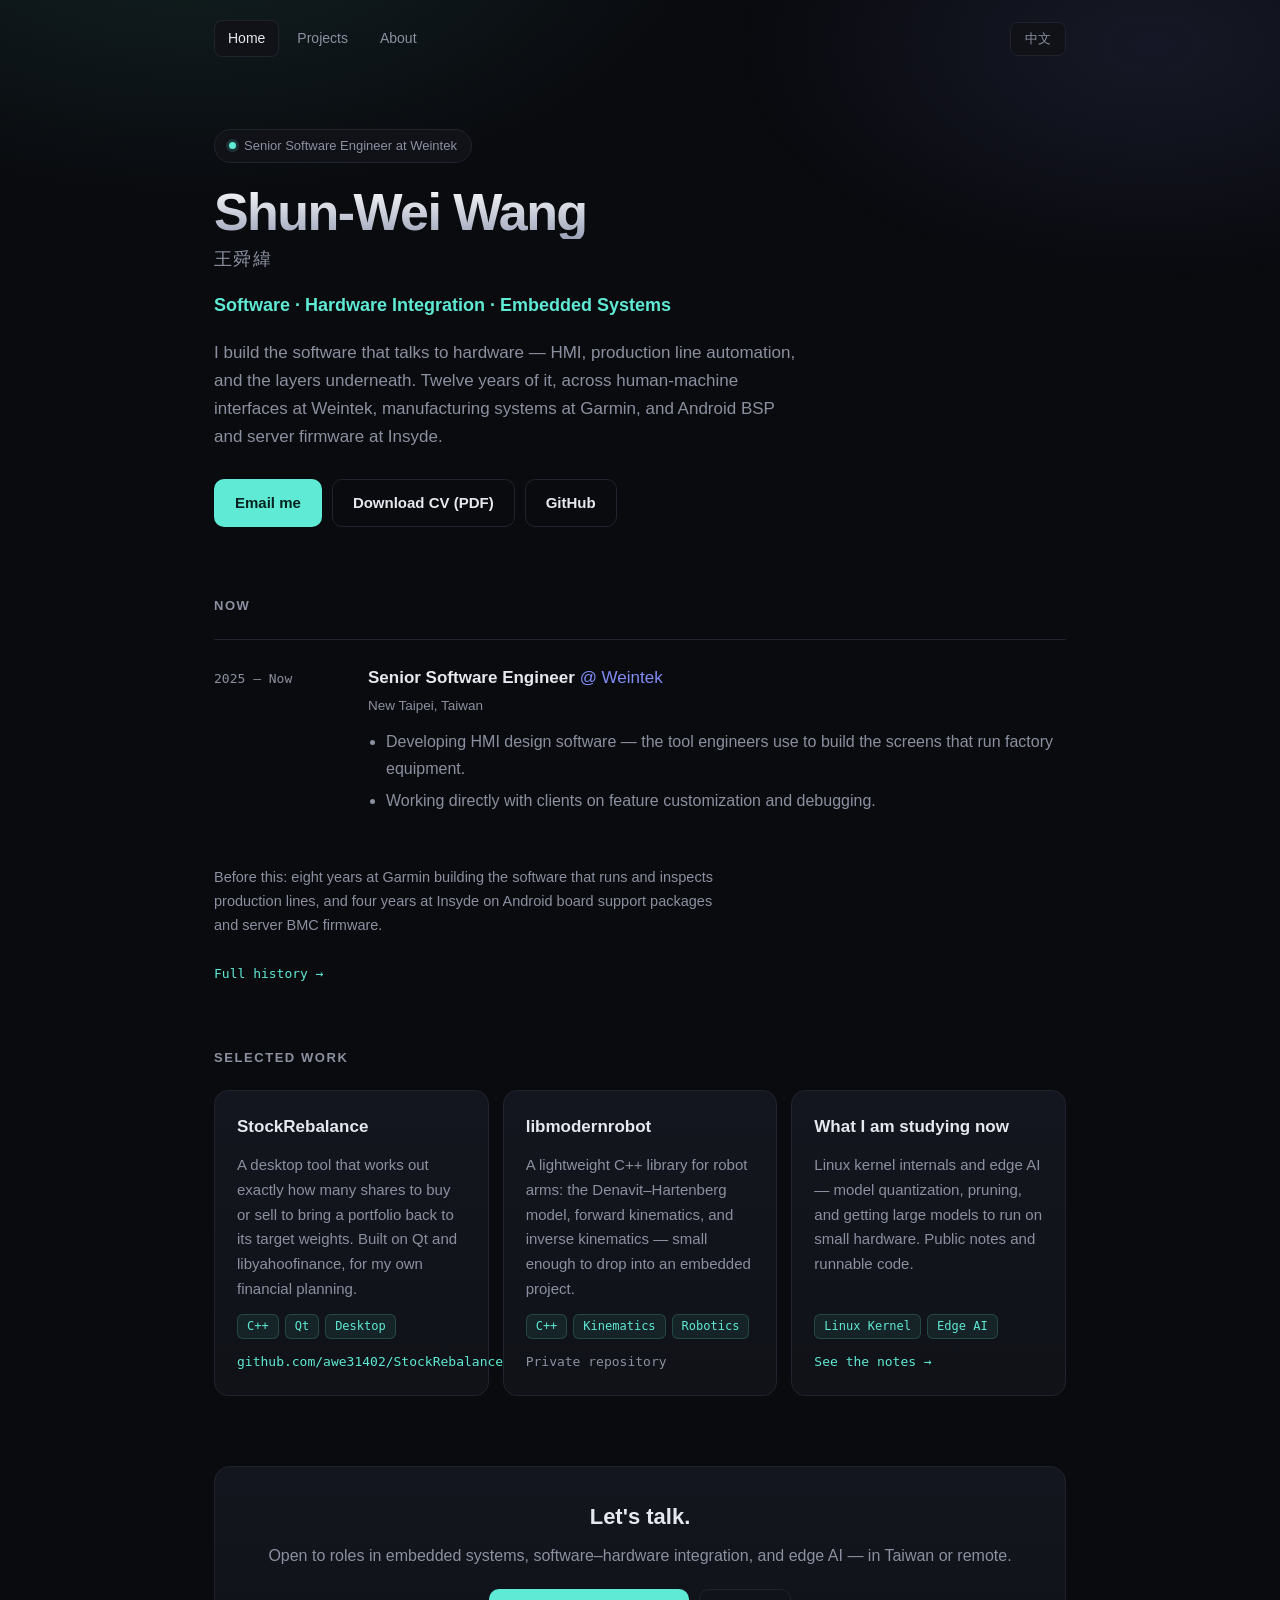
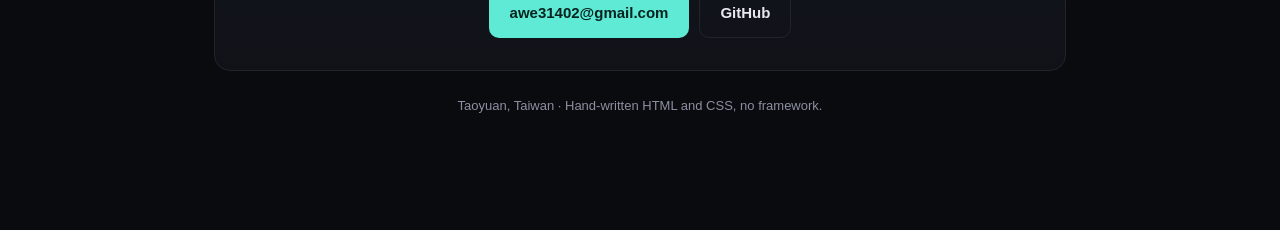
==== index.html @ 0c5451a3 "Personal site: home, projects, about Hand-written HTML/CSS, no build step. English/Chinese toggle, p" ====
<!doctype html>
<html lang="en">
<head>
<meta charset="utf-8">
<meta name="viewport" content="width=device-width, initial-scale=1">
<title>Shun-Wei Wang — Software Engineer</title>
<meta name="description" content="Shun-Wei Wang (王舜緯) — senior software engineer working between software and hardware: HMI, production line automation, embedded systems.">
<link rel="stylesheet" href="assets/style.css">
</head>
<body>
<div class="wrap">

<nav>
  <a href="index.html" aria-current="page" data-en="Home" data-zh="首頁">Home</a>
  <a href="projects.html" data-en="Projects" data-zh="作品">Projects</a>
  <a href="about.html" data-en="About" data-zh="關於">About</a>
  <span class="spacer"></span>
  <button class="lang" id="langBtn" type="button">中文</button>
</nav>

<header>
  <span class="badge">
    <span class="dot"></span>
    <span data-en="Senior Software Engineer at Weintek" data-zh="現任 威綸通 資深軟體工程師">Senior Software Engineer at Weintek</span>
  </span>

  <h1>Shun-Wei Wang</h1>
  <p class="name-zh">王舜緯</p>
  <p class="role" data-en="Software · Hardware Integration · Embedded Systems" data-zh="軟體 · 軟硬整合 · 嵌入式系統">Software · Hardware Integration · Embedded Systems</p>

  <p class="lede"
     data-en="I build the software that talks to hardware — HMI, production line automation, and the layers underneath. Twelve years of it, across human-machine interfaces at Weintek, manufacturing systems at Garmin, and Android BSP and server firmware at Insyde."
     data-zh="我做軟體與硬體之間那一層 — 人機介面、產線自動化，以及底下的系統。做了十二年：威綸通的人機介面、Garmin 的產線系統，以及系微的 Android BSP 與伺服器韌體。">I build the software that talks to hardware — HMI, production line automation, and the layers underneath. Twelve years of it, across human-machine interfaces at Weintek, manufacturing systems at Garmin, and Android BSP and server firmware at Insyde.</p>

  <div class="actions">
    <a class="btn btn-primary" href="mailto:awe31402@gmail.com" data-en="Email me" data-zh="寄信給我">Email me</a>
    <a class="btn btn-ghost" href="Shun-Wei-Wang-CV.pdf" data-en="Download CV (PDF)" data-zh="下載履歷 PDF">Download CV (PDF)</a>
    <a class="btn btn-ghost" href="https://github.com/awe31402">GitHub</a>
  </div>
</header>

<section>
  <h2 data-en="Now" data-zh="現在">Now</h2>

  <div class="job">
    <div class="job-when">2025 — <span data-en="Now" data-zh="現在">Now</span></div>
    <div>
      <h3 class="job-title">
        <span data-en="Senior Software Engineer" data-zh="資深軟體工程師">Senior Software Engineer</span>
        <span class="job-where">@ Weintek</span>
      </h3>
      <p class="job-place" data-en="New Taipei, Taiwan" data-zh="台灣 · 新北">New Taipei, Taiwan</p>
      <ul>
        <li data-en="Developing HMI design software — the tool engineers use to build the screens that run factory equipment." data-zh="開發 HMI 人機介面設計軟體 — 工程師用它做出操作工廠設備的畫面。">Developing HMI design software — the tool engineers use to build the screens that run factory equipment.</li>
        <li data-en="Working directly with clients on feature customization and debugging." data-zh="直接與客戶合作，處理功能客製化與問題排查。">Working directly with clients on feature customization and debugging.</li>
      </ul>
    </div>
  </div>

  <p class="section-note" style="margin-top:22px"
     data-en="Before this: eight years at Garmin building the software that runs and inspects production lines, and four years at Insyde on Android board support packages and server BMC firmware."
     data-zh="在此之前：Garmin 八年，做驅動與檢測產線的軟體；系微四年，做 Android BSP 與伺服器 BMC 韌體。">Before this: eight years at Garmin building the software that runs and inspects production lines, and four years at Insyde on Android board support packages and server BMC firmware.</p>
  <p style="margin:0">
    <a class="card-link" href="about.html" data-en="Full history →" data-zh="完整經歷 →">Full history →</a>
  </p>
</section>

<section>
  <h2 data-en="Selected Work" data-zh="精選">Selected Work</h2>
  <div class="grid">

    <article class="card">
      <h3>StockRebalance</h3>
      <p data-en="A desktop tool that works out exactly how many shares to buy or sell to bring a portfolio back to its target weights. Built on Qt and libyahoofinance, for my own financial planning."
         data-zh="一個桌面工具，算出要買賣幾股才能把投資組合拉回目標配置。用 Qt 和 libyahoofinance 做的，為了自己的理財規劃。">A desktop tool that works out exactly how many shares to buy or sell to bring a portfolio back to its target weights. Built on Qt and libyahoofinance, for my own financial planning.</p>
      <div class="tags"><span class="tag">C++</span><span class="tag">Qt</span><span class="tag">Desktop</span></div>
      <a class="card-link" href="https://github.com/awe31402/StockRebalance">github.com/awe31402/StockRebalance</a>
    </article>

    <article class="card">
      <h3>libmodernrobot</h3>
      <p data-en="A lightweight C++ library for robot arms: the Denavit–Hartenberg model, forward kinematics, and inverse kinematics — small enough to drop into an embedded project."
         data-zh="一個輕量的 C++ 機械手臂函式庫：D-H 模型、順向運動學、逆向運動學 — 小到可以直接放進嵌入式專案。">A lightweight C++ library for robot arms: the Denavit–Hartenberg model, forward kinematics, and inverse kinematics — small enough to drop into an embedded project.</p>
      <div class="tags"><span class="tag">C++</span><span class="tag">Kinematics</span><span class="tag">Robotics</span></div>
      <span class="card-private" data-en="Private repository" data-zh="私有 repo">Private repository</span>
    </article>

    <article class="card">
      <h3 data-en="What I am studying now" data-zh="正在鑽研">What I am studying now</h3>
      <p data-en="Linux kernel internals and edge AI — model quantization, pruning, and getting large models to run on small hardware. Public notes and runnable code."
         data-zh="Linux 核心內部機制，以及邊緣 AI — 模型量化、剪枝，還有怎麼把大模型塞進小硬體。筆記與可執行的程式碼都公開。">Linux kernel internals and edge AI — model quantization, pruning, and getting large models to run on small hardware. Public notes and runnable code.</p>
      <div class="tags"><span class="tag">Linux Kernel</span><span class="tag">Edge AI</span></div>
      <a class="card-link" href="projects.html" data-en="See the notes →" data-zh="看筆記 →">See the notes →</a>
    </article>

  </div>
</section>

<footer>
  <h3 data-en="Let's talk." data-zh="聊聊吧。">Let's talk.</h3>
  <p data-en="Open to roles in embedded systems, software–hardware integration, and edge AI — in Taiwan or remote."
     data-zh="目前開放嵌入式系統、軟硬整合、邊緣 AI 相關職缺 — 台灣或遠端皆可。">Open to roles in embedded systems, software–hardware integration, and edge AI — in Taiwan or remote.</p>
  <div class="actions">
    <a class="btn btn-primary" href="mailto:awe31402@gmail.com">awe31402@gmail.com</a>
    <a class="btn btn-ghost" href="https://github.com/awe31402">GitHub</a>
  </div>
</footer>

<p class="colophon" data-en="Taoyuan, Taiwan · Hand-written HTML and CSS, no framework."
   data-zh="台灣 桃園 · 手寫 HTML 與 CSS，沒有框架。">Taoyuan, Taiwan · Hand-written HTML and CSS, no framework.</p>

</div>
<script src="assets/app.js"></script>
</body>
</html>
---- assets/style.css ----
/* =========================================================
   Shun-Wei Wang — personal site
   Single dark theme, hand-written CSS. No build step.
   ========================================================= */

:root {
  --bg:      #0a0b0f;
  --card:    #101218;
  --card-hi: #13161e;
  --line:    #20242f;
  --line-hi: #2c4f49;
  --ink:     #e6e8ef;
  --dim:     #8b90a0;
  --accent:  #5eead4;
  --accent2: #818cf8;

  --sans: -apple-system, BlinkMacSystemFont, "Segoe UI", Roboto,
          "PingFang TC", "Noto Sans CJK TC", "Microsoft JhengHei", sans-serif;
  --mono: ui-monospace, SFMono-Regular, "SF Mono", Menlo, Consolas,
          "DejaVu Sans Mono", monospace;

  --wrap: 900px;
}

* { box-sizing: border-box; }

html { scroll-behavior: smooth; }

body {
  margin: 0;
  background: var(--bg);
  color: var(--ink);
  font-family: var(--sans);
  font-size: 16px;
  line-height: 1.65;
  -webkit-font-smoothing: antialiased;
}

/* ambient glow */
body::before {
  content: "";
  position: fixed;
  inset: 0;
  pointer-events: none;
  z-index: 0;
  background:
    radial-gradient(900px 500px at 15% -10%, rgba(94,234,212,.10), transparent 60%),
    radial-gradient(700px 400px at 90% 5%,  rgba(129,140,248,.10), transparent 60%);
}

.wrap {
  position: relative;
  z-index: 1;
  max-width: var(--wrap);
  margin: 0 auto;
  padding: 0 24px 100px;
}

a { color: inherit; }

:focus-visible {
  outline: 2px solid var(--accent);
  outline-offset: 3px;
  border-radius: 4px;
}

/* ---------- nav ---------- */

nav {
  display: flex;
  align-items: center;
  gap: 4px;
  padding: 20px 0;
  flex-wrap: wrap;
}

nav a {
  color: var(--dim);
  text-decoration: none;
  font-size: 14px;
  font-weight: 500;
  padding: 7px 14px;
  border-radius: 8px;
}

nav a:hover { color: var(--ink); background: var(--card); }

nav a[aria-current="page"] {
  color: var(--ink);
  background: var(--card);
  box-shadow: inset 0 0 0 1px var(--line);
}

nav .spacer { flex: 1; }

.lang {
  font-family: var(--sans);
  font-size: 13px;
  font-weight: 500;
  background: var(--card);
  border: 1px solid var(--line);
  color: var(--dim);
  padding: 7px 14px;
  border-radius: 8px;
  cursor: pointer;
}

.lang:hover { color: var(--accent); border-color: var(--line-hi); }

/* ---------- page head ---------- */

header { padding: 52px 0 8px; }

.badge {
  display: inline-flex;
  align-items: center;
  gap: 8px;
  font-size: 13px;
  color: var(--dim);
  background: var(--card);
  border: 1px solid var(--line);
  border-radius: 999px;
  padding: 5px 14px;
  margin-bottom: 22px;
}

.dot {
  width: 7px;
  height: 7px;
  border-radius: 50%;
  background: var(--accent);
  box-shadow: 0 0 0 3px rgba(94,234,212,.15);
}

h1 {
  font-size: 52px;
  line-height: 1.05;
  margin: 0 0 6px;
  font-weight: 700;
  letter-spacing: -.03em;
  text-wrap: balance;
  background: linear-gradient(180deg, #fff, #9aa2b8);
  -webkit-background-clip: text;
  background-clip: text;
  color: transparent;
}

.name-zh {
  font-size: 18px;
  color: var(--dim);
  margin: 0 0 16px;
  letter-spacing: .08em;
}

.role {
  font-size: 18px;
  font-weight: 600;
  color: var(--accent);
  margin: 0 0 18px;
}

.lede {
  font-size: 17px;
  color: var(--dim);
  margin: 0;
  max-width: 62ch;
  text-wrap: pretty;
}

.page-title {
  font-size: 40px;
  line-height: 1.1;
  margin: 0 0 10px;
  font-weight: 700;
  letter-spacing: -.02em;
}

/* ---------- actions ---------- */

.actions {
  display: flex;
  flex-wrap: wrap;
  gap: 10px;
  margin-top: 28px;
}

.btn {
  display: inline-flex;
  align-items: center;
  gap: 8px;
  font-size: 15px;
  font-weight: 600;
  text-decoration: none;
  padding: 11px 20px;
  border-radius: 10px;
  border: 1px solid transparent;
}

.btn-primary { background: var(--accent); color: #06231f; }
.btn-primary:hover { background: #7ef0dc; }
.btn-ghost { border-color: var(--line); color: var(--ink); }
.btn-ghost:hover { border-color: var(--dim); background: var(--card); }

/* ---------- sections ---------- */

section { margin-top: 60px; }

h2 {
  font-size: 13px;
  font-weight: 700;
  letter-spacing: .12em;
  text-transform: uppercase;
  color: var(--dim);
  margin: 0 0 22px;
}

.section-note {
  font-size: 14.5px;
  color: var(--dim);
  margin: -12px 0 22px;
  max-width: 62ch;
}

/* ---------- jobs ---------- */

.job {
  display: grid;
  grid-template-columns: 130px 1fr;
  gap: 24px;
  padding: 24px 0;
  border-top: 1px solid var(--line);
}

.job-when {
  font-family: var(--mono);
  font-size: 13px;
  color: var(--dim);
  padding-top: 4px;
  font-variant-numeric: tabular-nums;
}

.job-title { margin: 0; font-size: 17px; font-weight: 600; }
.job-where { color: var(--accent2); font-weight: 500; }

.job-place {
  font-size: 13.5px;
  color: var(--dim);
  margin: 3px 0 0;
}

.job ul { margin: 12px 0 0; padding-left: 18px; color: var(--dim); }
.job li { margin: 6px 0; }

/* ---------- cards ---------- */

.grid {
  display: grid;
  grid-template-columns: repeat(auto-fit, minmax(270px, 1fr));
  gap: 14px;
}

.card {
  display: flex;
  flex-direction: column;
  gap: 12px;
  background: linear-gradient(180deg, var(--card-hi), var(--card));
  border: 1px solid var(--line);
  border-radius: 14px;
  padding: 22px;
  transition: transform .18s ease, border-color .18s ease;
}

.card:hover { transform: translateY(-3px); border-color: var(--line-hi); }

.card h3 { margin: 0; font-size: 17px; font-weight: 600; }
.card p  { margin: 0; color: var(--dim); font-size: 15px; }
.card .tags { margin-top: auto; }

.card-link {
  font-family: var(--mono);
  font-size: 13px;
  color: var(--accent);
  text-decoration: none;
}

.card-link:hover { text-decoration: underline; }

.card-private {
  font-family: var(--mono);
  font-size: 13px;
  color: var(--dim);
}

.tags { display: flex; flex-wrap: wrap; gap: 6px; }

.tag {
  font-family: var(--mono);
  font-size: 12px;
  color: var(--accent);
  background: rgba(94,234,212,.08);
  border: 1px solid rgba(94,234,212,.18);
  border-radius: 6px;
  padding: 2px 9px;
}

/* ---------- key/value rows ---------- */

.row {
  display: grid;
  grid-template-columns: 130px 1fr;
  gap: 14px 20px;
  padding: 14px 0;
  border-top: 1px solid var(--line);
}

.row b {
  font-size: 13px;
  font-weight: 600;
  color: var(--dim);
  letter-spacing: .04em;
  text-transform: uppercase;
  padding-top: 4px;
}

.chips { display: flex; flex-wrap: wrap; gap: 6px; }

.chip {
  font-size: 13.5px;
  background: var(--card);
  border: 1px solid var(--line);
  border-radius: 7px;
  padding: 3px 11px;
}

.row-plain { color: var(--dim); padding-top: 3px; }

/* ---------- footer ---------- */

footer {
  margin-top: 70px;
  background: linear-gradient(180deg, var(--card-hi), var(--card));
  border: 1px solid var(--line);
  border-radius: 16px;
  padding: 32px;
  text-align: center;
}

footer h3 { margin: 0 0 8px; font-size: 22px; font-weight: 600; }
footer p  { margin: 0 0 20px; color: var(--dim); }
footer .actions { justify-content: center; margin-top: 0; }

.colophon {
  margin-top: 24px;
  text-align: center;
  font-size: 13px;
  color: var(--dim);
}

/* ---------- responsive ---------- */

@media (max-width: 640px) {
  h1 { font-size: 36px; }
  .page-title { font-size: 30px; }
  .job { grid-template-columns: 1fr; gap: 6px; }
  .row { grid-template-columns: 1fr; gap: 8px; }
}

@media (prefers-reduced-motion: reduce) {
  html { scroll-behavior: auto; }
  * { transition: none !important; animation: none !important; }
}

/* ---------- print: plain black on white ---------- */

@media print {
  body { background: #fff; color: #000; font-size: 11pt; line-height: 1.45; }
  body::before { display: none; }
  .wrap { max-width: none; padding: 0; }
  nav, footer, .actions, .badge, .colophon { display: none !important; }
  header { padding: 0; }
  h1 { font-size: 24pt; color: #000; background: none; -webkit-text-fill-color: #000; }
  .name-zh, .role, .lede { color: #000; }
  h2 { color: #000; border-bottom: 1px solid #999; padding-bottom: 4px; }
  section { margin-top: 22px; page-break-inside: avoid; }
  .job, .row { border-top: 1px solid #ccc; page-break-inside: avoid; }
  .job ul, .job-when, .job-place, .row-plain, .card p { color: #000; }
  .card { border: 1px solid #999; background: none; page-break-inside: avoid; }
  .tag, .chip { border: 1px solid #999; background: none; color: #000; }
  .card-link { color: #000; }
  a[href^="http"]::after { content: " (" attr(href) ")"; font-size: 8pt; color: #555; }
}
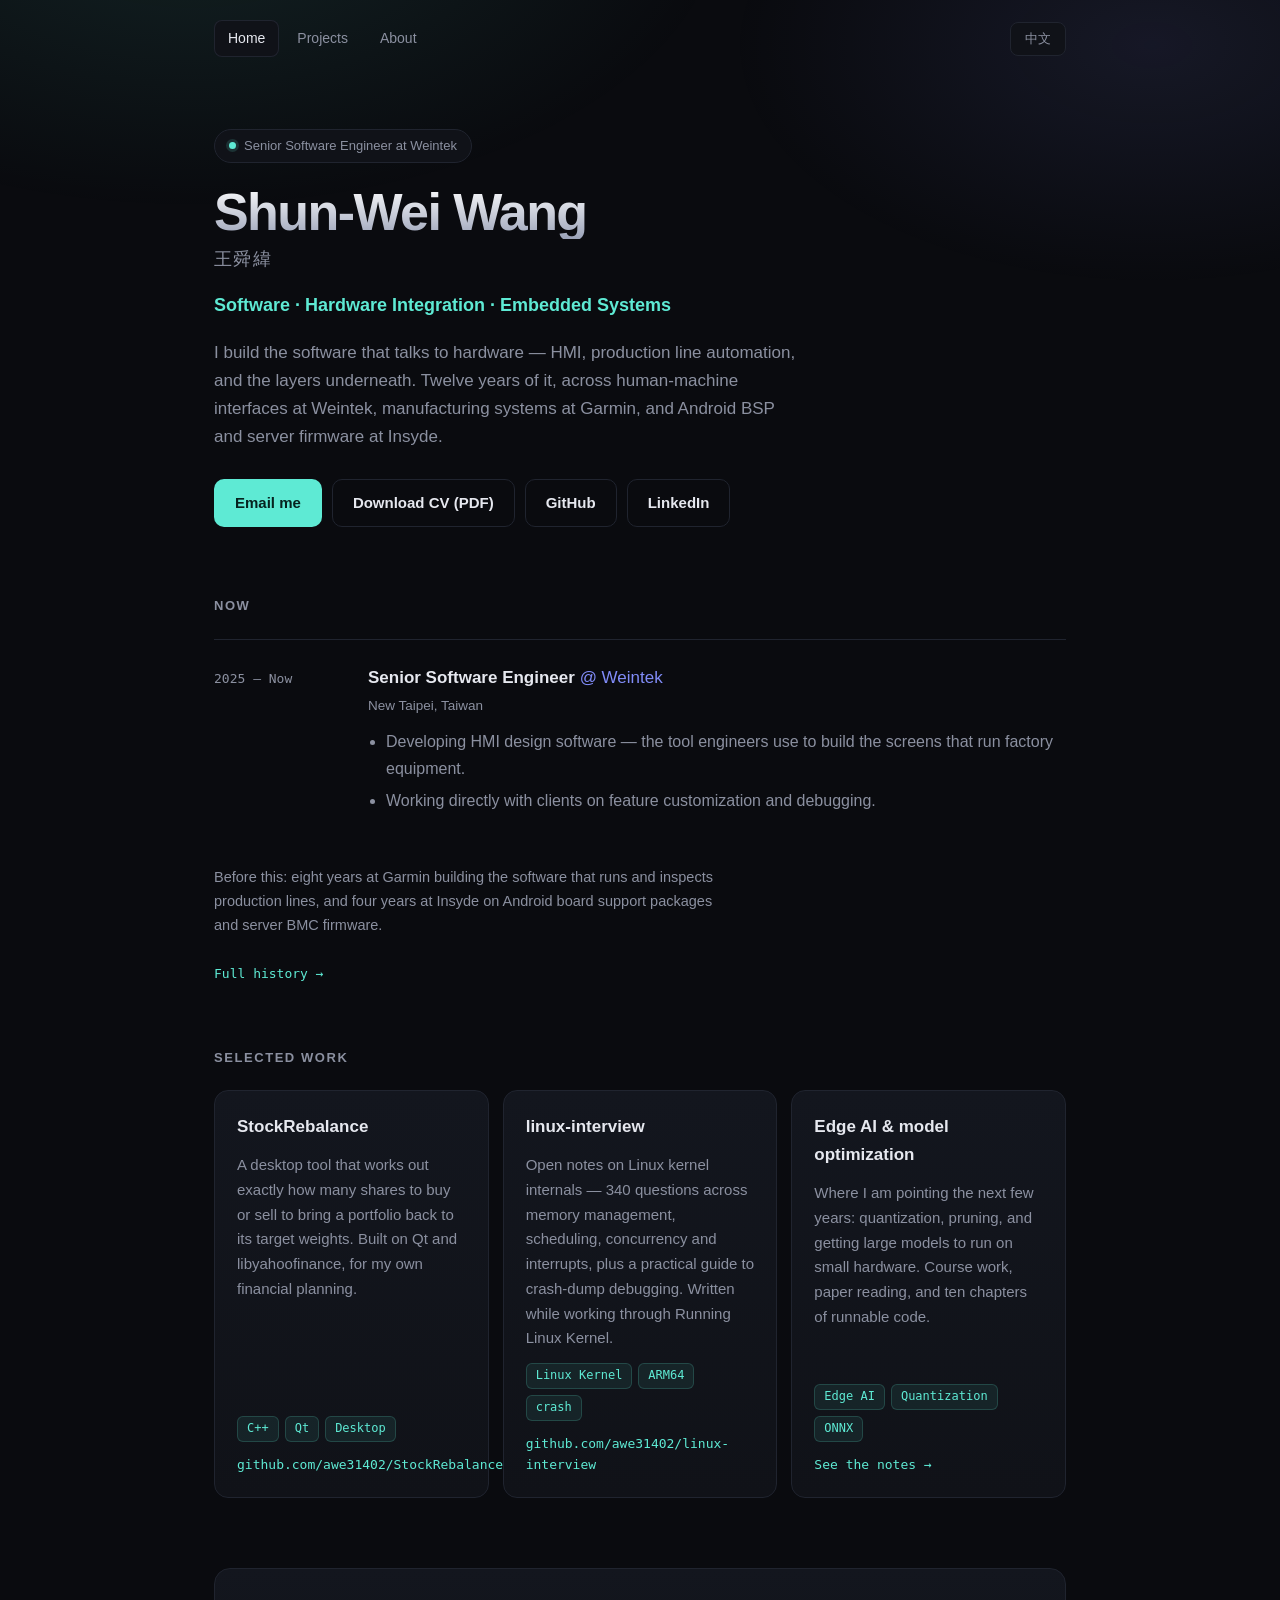
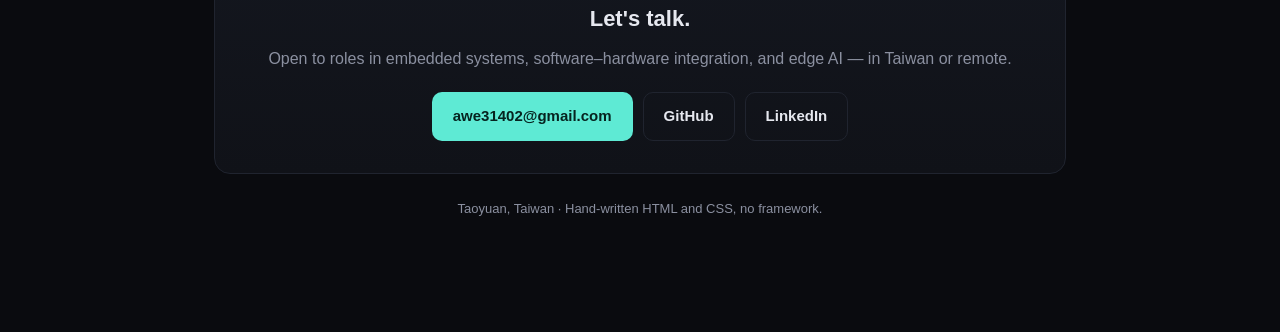
==== commit 3f8bc846: "Add LinkedIn, drop libmodernrobot, feature kernel notes and edge AI libmodernrobot is a private repo" ====
--- a/index.html
+++ b/index.html
@@ -36,6 +36,7 @@
     <a class="btn btn-primary" href="mailto:awe31402@gmail.com" data-en="Email me" data-zh="寄信給我">Email me</a>
     <a class="btn btn-ghost" href="Shun-Wei-Wang-CV.pdf" data-en="Download CV (PDF)" data-zh="下載履歷 PDF">Download CV (PDF)</a>
     <a class="btn btn-ghost" href="https://github.com/awe31402">GitHub</a>
+    <a class="btn btn-ghost" href="https://www.linkedin.com/in/shun-wei-wang-a1530bb4/">LinkedIn</a>
   </div>
 </header>
 
@@ -78,18 +79,18 @@
     </article>
 
     <article class="card">
-      <h3>libmodernrobot</h3>
-      <p data-en="A lightweight C++ library for robot arms: the Denavit–Hartenberg model, forward kinematics, and inverse kinematics — small enough to drop into an embedded project."
-         data-zh="一個輕量的 C++ 機械手臂函式庫：D-H 模型、順向運動學、逆向運動學 — 小到可以直接放進嵌入式專案。">A lightweight C++ library for robot arms: the Denavit–Hartenberg model, forward kinematics, and inverse kinematics — small enough to drop into an embedded project.</p>
-      <div class="tags"><span class="tag">C++</span><span class="tag">Kinematics</span><span class="tag">Robotics</span></div>
-      <span class="card-private" data-en="Private repository" data-zh="私有 repo">Private repository</span>
+      <h3>linux-interview</h3>
+      <p data-en="Open notes on Linux kernel internals — 340 questions across memory management, scheduling, concurrency and interrupts, plus a practical guide to crash-dump debugging. Written while working through Running Linux Kernel."
+         data-zh="公開的 Linux 核心筆記 — 340 題，涵蓋記憶體管理、行程排程、併發同步與中斷，另附宕機分析的 crash 工具實戰指南。讀《奔跑吧 Linux 內核》時整理的。">Open notes on Linux kernel internals — 340 questions across memory management, scheduling, concurrency and interrupts, plus a practical guide to crash-dump debugging. Written while working through Running Linux Kernel.</p>
+      <div class="tags"><span class="tag">Linux Kernel</span><span class="tag">ARM64</span><span class="tag">crash</span></div>
+      <a class="card-link" href="https://github.com/awe31402/linux-interview">github.com/awe31402/linux-interview</a>
     </article>
 
     <article class="card">
-      <h3 data-en="What I am studying now" data-zh="正在鑽研">What I am studying now</h3>
-      <p data-en="Linux kernel internals and edge AI — model quantization, pruning, and getting large models to run on small hardware. Public notes and runnable code."
-         data-zh="Linux 核心內部機制，以及邊緣 AI — 模型量化、剪枝，還有怎麼把大模型塞進小硬體。筆記與可執行的程式碼都公開。">Linux kernel internals and edge AI — model quantization, pruning, and getting large models to run on small hardware. Public notes and runnable code.</p>
-      <div class="tags"><span class="tag">Linux Kernel</span><span class="tag">Edge AI</span></div>
+      <h3 data-en="Edge AI &amp; model optimization" data-zh="邊緣 AI 與模型優化">Edge AI &amp; model optimization</h3>
+      <p data-en="Where I am pointing the next few years: quantization, pruning, and getting large models to run on small hardware. Course work, paper reading, and ten chapters of runnable code."
+         data-zh="我接下來幾年的方向：量化、剪枝，以及把大模型塞進小硬體。包含課程練習、論文精讀，還有十個章節可執行的程式碼。">Where I am pointing the next few years: quantization, pruning, and getting large models to run on small hardware. Course work, paper reading, and ten chapters of runnable code.</p>
+      <div class="tags"><span class="tag">Edge AI</span><span class="tag">Quantization</span><span class="tag">ONNX</span></div>
       <a class="card-link" href="projects.html" data-en="See the notes →" data-zh="看筆記 →">See the notes →</a>
     </article>
 
@@ -103,6 +104,7 @@
   <div class="actions">
     <a class="btn btn-primary" href="mailto:awe31402@gmail.com">awe31402@gmail.com</a>
     <a class="btn btn-ghost" href="https://github.com/awe31402">GitHub</a>
+    <a class="btn btn-ghost" href="https://www.linkedin.com/in/shun-wei-wang-a1530bb4/">LinkedIn</a>
   </div>
 </footer>
 
--- a/assets/style.css
+++ b/assets/style.css
@@ -284,12 +284,6 @@
 }
 
 .card-link:hover { text-decoration: underline; }
-
-.card-private {
-  font-family: var(--mono);
-  font-size: 13px;
-  color: var(--dim);
-}
 
 .tags { display: flex; flex-wrap: wrap; gap: 6px; }
 
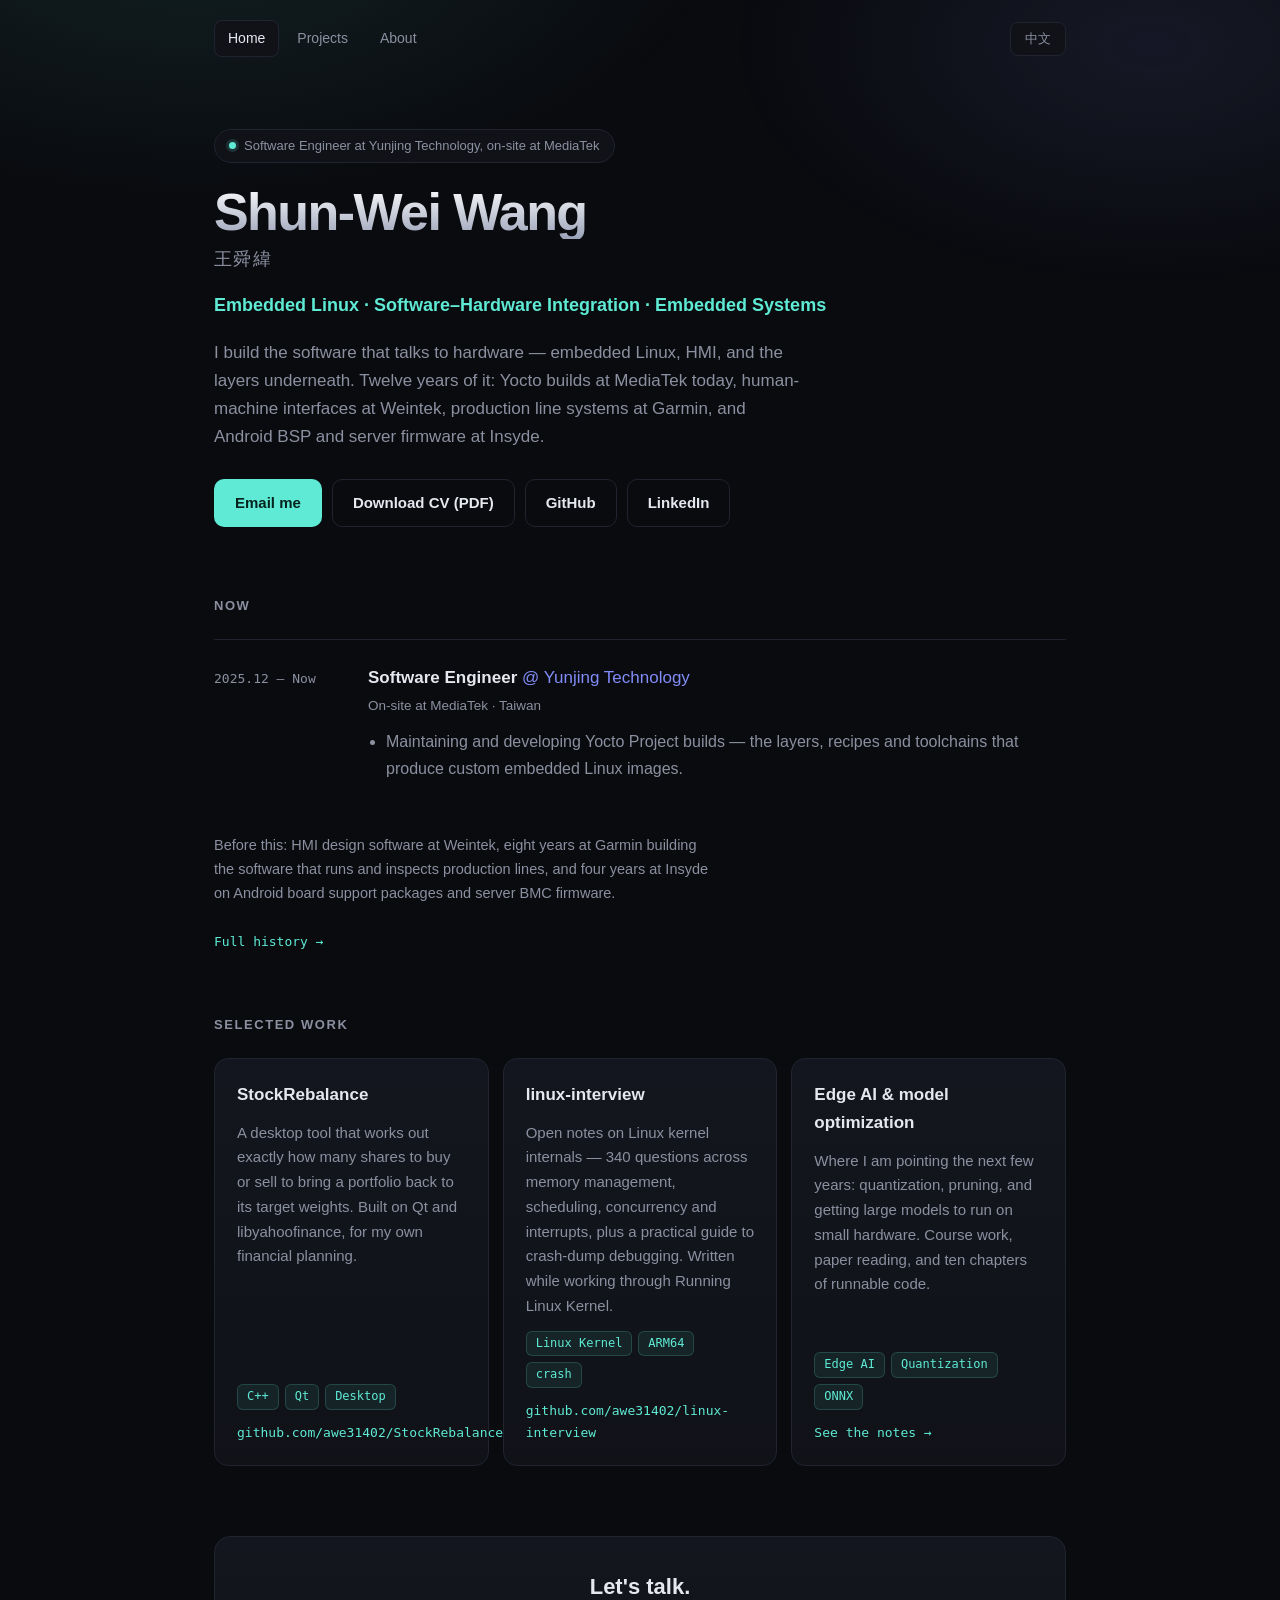
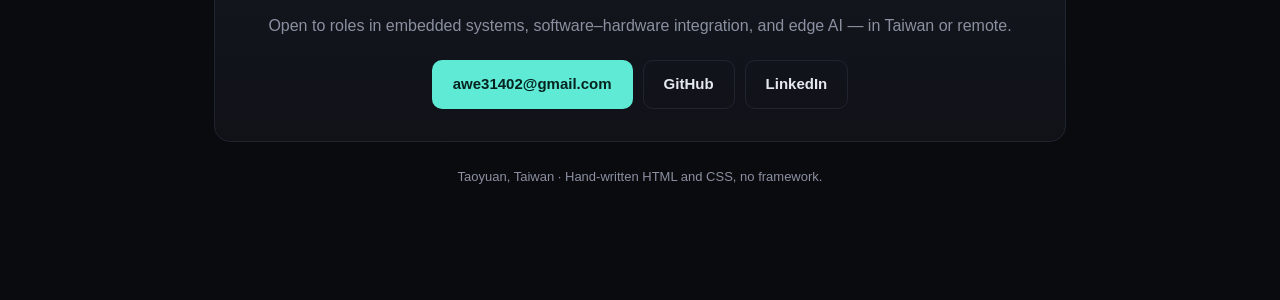
==== commit ca3b6f95: "Update current role: Yunjing Technology, on-site at MediaTek Weintek becomes 2025.06-2025.12. New ro" ====
--- a/index.html
+++ b/index.html
@@ -4,7 +4,7 @@
 <meta charset="utf-8">
 <meta name="viewport" content="width=device-width, initial-scale=1">
 <title>Shun-Wei Wang — Software Engineer</title>
-<meta name="description" content="Shun-Wei Wang (王舜緯) — senior software engineer working between software and hardware: HMI, production line automation, embedded systems.">
+<meta name="description" content="Shun-Wei Wang (王舜緯) — software engineer working between software and hardware: embedded Linux and Yocto, HMI, production line automation.">
 <link rel="stylesheet" href="assets/style.css">
 </head>
 <body>
@@ -21,16 +21,16 @@
 <header>
   <span class="badge">
     <span class="dot"></span>
-    <span data-en="Senior Software Engineer at Weintek" data-zh="現任 威綸通 資深軟體工程師">Senior Software Engineer at Weintek</span>
+    <span data-en="Software Engineer at Yunjing Technology, on-site at MediaTek" data-zh="現任 雲景科技 軟體工程師 · 派駐聯發科">Software Engineer at Yunjing Technology, on-site at MediaTek</span>
   </span>
 
   <h1>Shun-Wei Wang</h1>
   <p class="name-zh">王舜緯</p>
-  <p class="role" data-en="Software · Hardware Integration · Embedded Systems" data-zh="軟體 · 軟硬整合 · 嵌入式系統">Software · Hardware Integration · Embedded Systems</p>
+  <p class="role" data-en="Embedded Linux · Software–Hardware Integration · Embedded Systems" data-zh="嵌入式 Linux · 軟硬整合 · 嵌入式系統">Embedded Linux · Software–Hardware Integration · Embedded Systems</p>
 
   <p class="lede"
-     data-en="I build the software that talks to hardware — HMI, production line automation, and the layers underneath. Twelve years of it, across human-machine interfaces at Weintek, manufacturing systems at Garmin, and Android BSP and server firmware at Insyde."
-     data-zh="我做軟體與硬體之間那一層 — 人機介面、產線自動化，以及底下的系統。做了十二年：威綸通的人機介面、Garmin 的產線系統，以及系微的 Android BSP 與伺服器韌體。">I build the software that talks to hardware — HMI, production line automation, and the layers underneath. Twelve years of it, across human-machine interfaces at Weintek, manufacturing systems at Garmin, and Android BSP and server firmware at Insyde.</p>
+     data-en="I build the software that talks to hardware — embedded Linux, HMI, and the layers underneath. Twelve years of it: Yocto builds at MediaTek today, human-machine interfaces at Weintek, production line systems at Garmin, and Android BSP and server firmware at Insyde."
+     data-zh="我做軟體與硬體之間那一層 — 嵌入式 Linux、人機介面，以及底下的系統。做了十二年：現在在聯發科做 Yocto 建置，之前是威綸通的人機介面、Garmin 的產線系統，以及系微的 Android BSP 與伺服器韌體。">I build the software that talks to hardware — embedded Linux, HMI, and the layers underneath. Twelve years of it: Yocto builds at MediaTek today, human-machine interfaces at Weintek, production line systems at Garmin, and Android BSP and server firmware at Insyde.</p>
 
   <div class="actions">
     <a class="btn btn-primary" href="mailto:awe31402@gmail.com" data-en="Email me" data-zh="寄信給我">Email me</a>
@@ -44,23 +44,22 @@
   <h2 data-en="Now" data-zh="現在">Now</h2>
 
   <div class="job">
-    <div class="job-when">2025 — <span data-en="Now" data-zh="現在">Now</span></div>
+    <div class="job-when">2025.12 — <span data-en="Now" data-zh="現在">Now</span></div>
     <div>
       <h3 class="job-title">
-        <span data-en="Senior Software Engineer" data-zh="資深軟體工程師">Senior Software Engineer</span>
-        <span class="job-where">@ Weintek</span>
+        <span data-en="Software Engineer" data-zh="軟體工程師">Software Engineer</span>
+        <span class="job-where">@ Yunjing Technology</span>
       </h3>
-      <p class="job-place" data-en="New Taipei, Taiwan" data-zh="台灣 · 新北">New Taipei, Taiwan</p>
+      <p class="job-place" data-en="On-site at MediaTek · Taiwan" data-zh="派駐 聯發科 · 台灣">On-site at MediaTek · Taiwan</p>
       <ul>
-        <li data-en="Developing HMI design software — the tool engineers use to build the screens that run factory equipment." data-zh="開發 HMI 人機介面設計軟體 — 工程師用它做出操作工廠設備的畫面。">Developing HMI design software — the tool engineers use to build the screens that run factory equipment.</li>
-        <li data-en="Working directly with clients on feature customization and debugging." data-zh="直接與客戶合作，處理功能客製化與問題排查。">Working directly with clients on feature customization and debugging.</li>
+        <li data-en="Maintaining and developing Yocto Project builds — the layers, recipes and toolchains that produce custom embedded Linux images." data-zh="維護與開發 Yocto 專案 — 產出客製化嵌入式 Linux 映像檔的 layer、recipe 與工具鏈。">Maintaining and developing Yocto Project builds — the layers, recipes and toolchains that produce custom embedded Linux images.</li>
       </ul>
     </div>
   </div>
 
   <p class="section-note" style="margin-top:22px"
-     data-en="Before this: eight years at Garmin building the software that runs and inspects production lines, and four years at Insyde on Android board support packages and server BMC firmware."
-     data-zh="在此之前：Garmin 八年，做驅動與檢測產線的軟體；系微四年，做 Android BSP 與伺服器 BMC 韌體。">Before this: eight years at Garmin building the software that runs and inspects production lines, and four years at Insyde on Android board support packages and server BMC firmware.</p>
+     data-en="Before this: HMI design software at Weintek, eight years at Garmin building the software that runs and inspects production lines, and four years at Insyde on Android board support packages and server BMC firmware."
+     data-zh="在此之前：威綸通的 HMI 設計軟體；Garmin 八年，做驅動與檢測產線的軟體；系微四年，做 Android BSP 與伺服器 BMC 韌體。">Before this: HMI design software at Weintek, eight years at Garmin building the software that runs and inspects production lines, and four years at Insyde on Android board support packages and server BMC firmware.</p>
   <p style="margin:0">
     <a class="card-link" href="about.html" data-en="Full history →" data-zh="完整經歷 →">Full history →</a>
   </p>
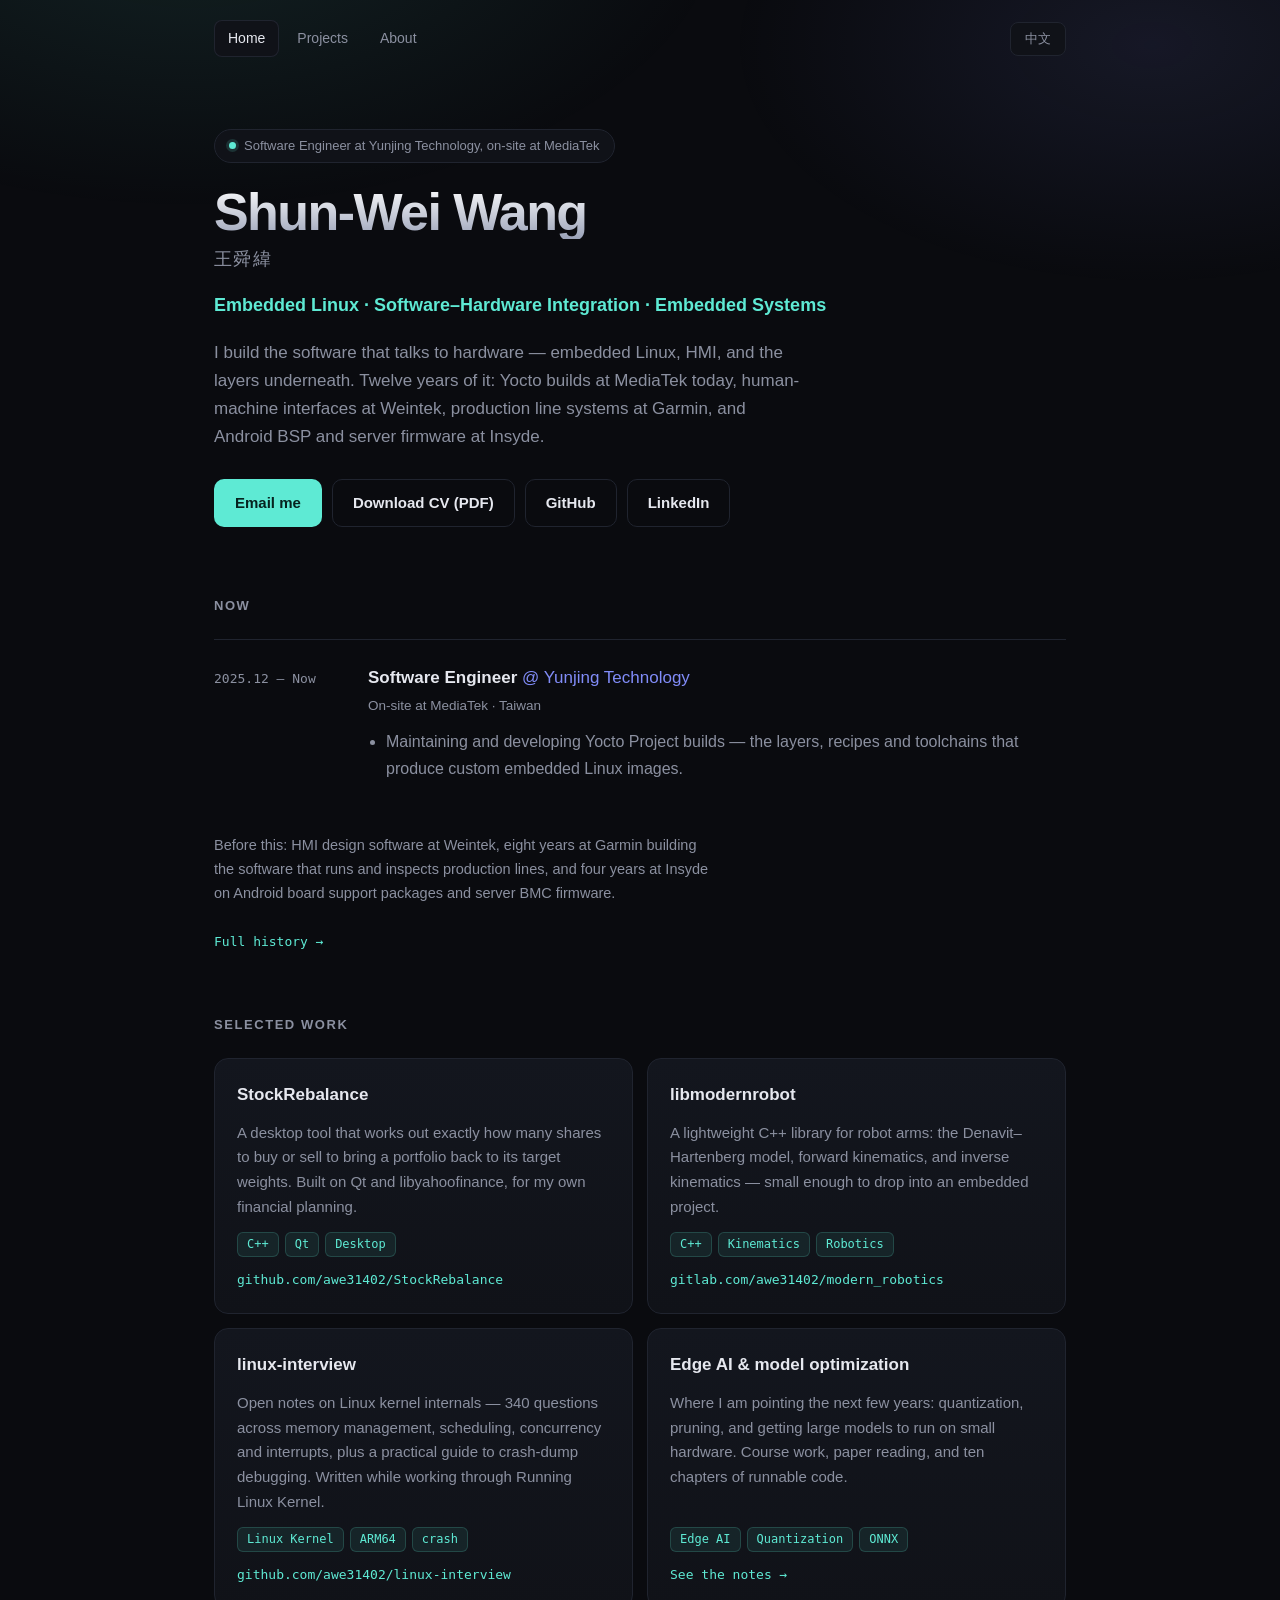
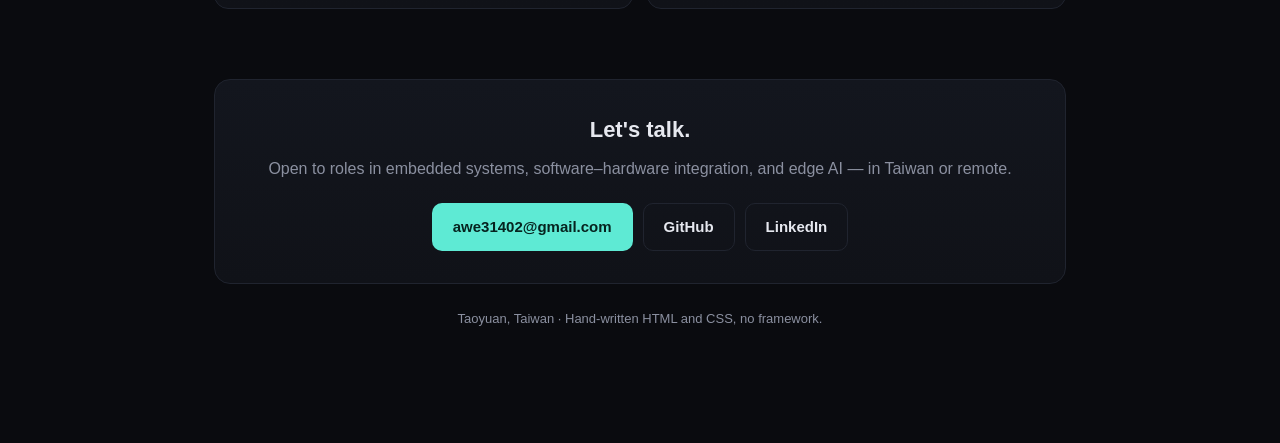
==== commit 849397d8: "Add writing list and restore libmodernrobot; refresh CV PDF libmodernrobot is public on GitLab, not " ====
--- a/index.html
+++ b/index.html
@@ -67,7 +67,7 @@
 
 <section>
   <h2 data-en="Selected Work" data-zh="精選">Selected Work</h2>
-  <div class="grid">
+  <div class="grid grid-2">
 
     <article class="card">
       <h3>StockRebalance</h3>
@@ -75,6 +75,14 @@
          data-zh="一個桌面工具，算出要買賣幾股才能把投資組合拉回目標配置。用 Qt 和 libyahoofinance 做的，為了自己的理財規劃。">A desktop tool that works out exactly how many shares to buy or sell to bring a portfolio back to its target weights. Built on Qt and libyahoofinance, for my own financial planning.</p>
       <div class="tags"><span class="tag">C++</span><span class="tag">Qt</span><span class="tag">Desktop</span></div>
       <a class="card-link" href="https://github.com/awe31402/StockRebalance">github.com/awe31402/StockRebalance</a>
+    </article>
+
+    <article class="card">
+      <h3>libmodernrobot</h3>
+      <p data-en="A lightweight C++ library for robot arms: the Denavit–Hartenberg model, forward kinematics, and inverse kinematics — small enough to drop into an embedded project."
+         data-zh="一個輕量的 C++ 機械手臂函式庫：D-H 模型、順向運動學、逆向運動學 — 小到可以直接放進嵌入式專案。">A lightweight C++ library for robot arms: the Denavit–Hartenberg model, forward kinematics, and inverse kinematics — small enough to drop into an embedded project.</p>
+      <div class="tags"><span class="tag">C++</span><span class="tag">Kinematics</span><span class="tag">Robotics</span></div>
+      <a class="card-link" href="https://gitlab.com/awe31402/modern_robotics">gitlab.com/awe31402/modern_robotics</a>
     </article>
 
     <article class="card">
--- a/assets/style.css
+++ b/assets/style.css
@@ -259,6 +259,9 @@
   gap: 14px;
 }
 
+/* two-up variant, so an even number of cards sits square */
+.grid-2 { grid-template-columns: repeat(auto-fit, minmax(320px, 1fr)); }
+
 .card {
   display: flex;
   flex-direction: column;
@@ -295,6 +298,38 @@
   border: 1px solid rgba(94,234,212,.18);
   border-radius: 6px;
   padding: 2px 9px;
+}
+
+/* ---------- writing list ---------- */
+
+.writing { list-style: none; margin: 0; padding: 0; }
+
+.writing li {
+  display: grid;
+  grid-template-columns: 88px 1fr;
+  gap: 20px;
+  padding: 15px 0;
+  border-top: 1px solid var(--line);
+}
+
+.writing time {
+  font-family: var(--mono);
+  font-size: 13px;
+  color: var(--dim);
+  padding-top: 2px;
+  font-variant-numeric: tabular-nums;
+}
+
+.writing a {
+  text-decoration: none;
+  font-size: 16px;
+  border-bottom: 1px solid transparent;
+}
+
+.writing a:hover { color: var(--accent); border-color: var(--accent); }
+
+@media (max-width: 640px) {
+  .writing li { grid-template-columns: 1fr; gap: 4px; }
 }
 
 /* ---------- key/value rows ---------- */
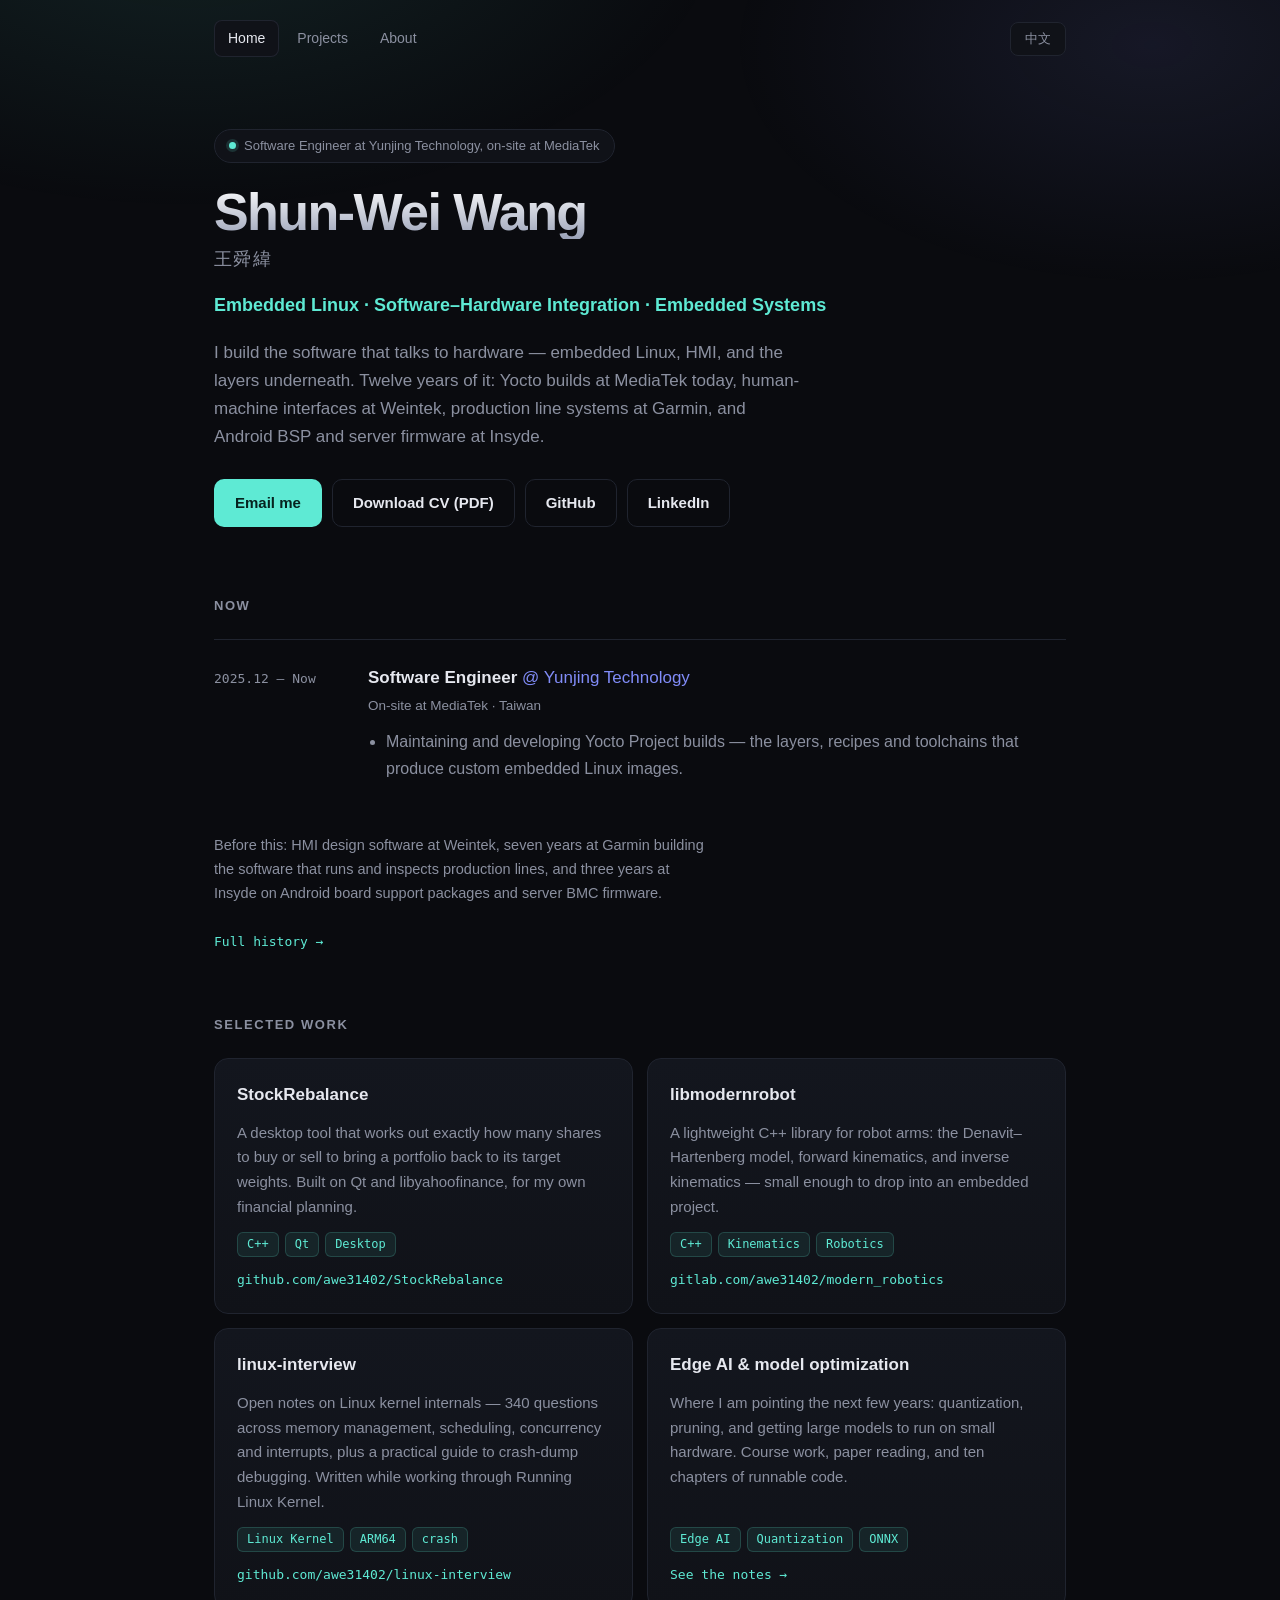
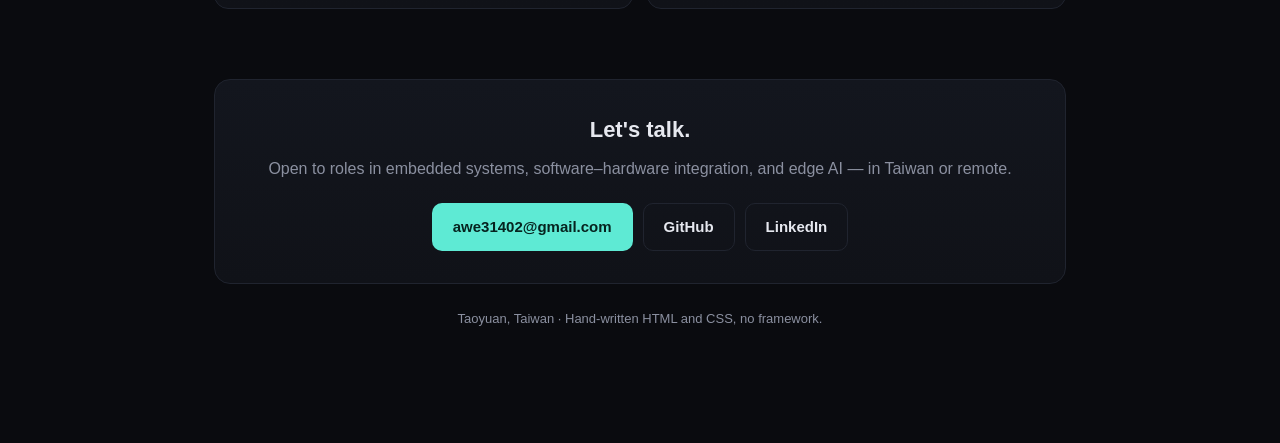
==== commit 0797cf09: "Correct employment dates to match the detailed career record Co-Authored-By: Claude Opus 5 <noreply@" ====
--- a/index.html
+++ b/index.html
@@ -58,8 +58,8 @@
   </div>
 
   <p class="section-note" style="margin-top:22px"
-     data-en="Before this: HMI design software at Weintek, eight years at Garmin building the software that runs and inspects production lines, and four years at Insyde on Android board support packages and server BMC firmware."
-     data-zh="在此之前：威綸通的 HMI 設計軟體；Garmin 八年，做驅動與檢測產線的軟體；系微四年，做 Android BSP 與伺服器 BMC 韌體。">Before this: HMI design software at Weintek, eight years at Garmin building the software that runs and inspects production lines, and four years at Insyde on Android board support packages and server BMC firmware.</p>
+     data-en="Before this: HMI design software at Weintek, seven years at Garmin building the software that runs and inspects production lines, and three years at Insyde on Android board support packages and server BMC firmware."
+     data-zh="在此之前：威綸通的 HMI 設計軟體；Garmin 七年，做驅動與檢測產線的軟體；系微三年，做 Android BSP 與伺服器 BMC 韌體。">Before this: HMI design software at Weintek, seven years at Garmin building the software that runs and inspects production lines, and three years at Insyde on Android board support packages and server BMC firmware.</p>
   <p style="margin:0">
     <a class="card-link" href="about.html" data-en="Full history →" data-zh="完整經歷 →">Full history →</a>
   </p>
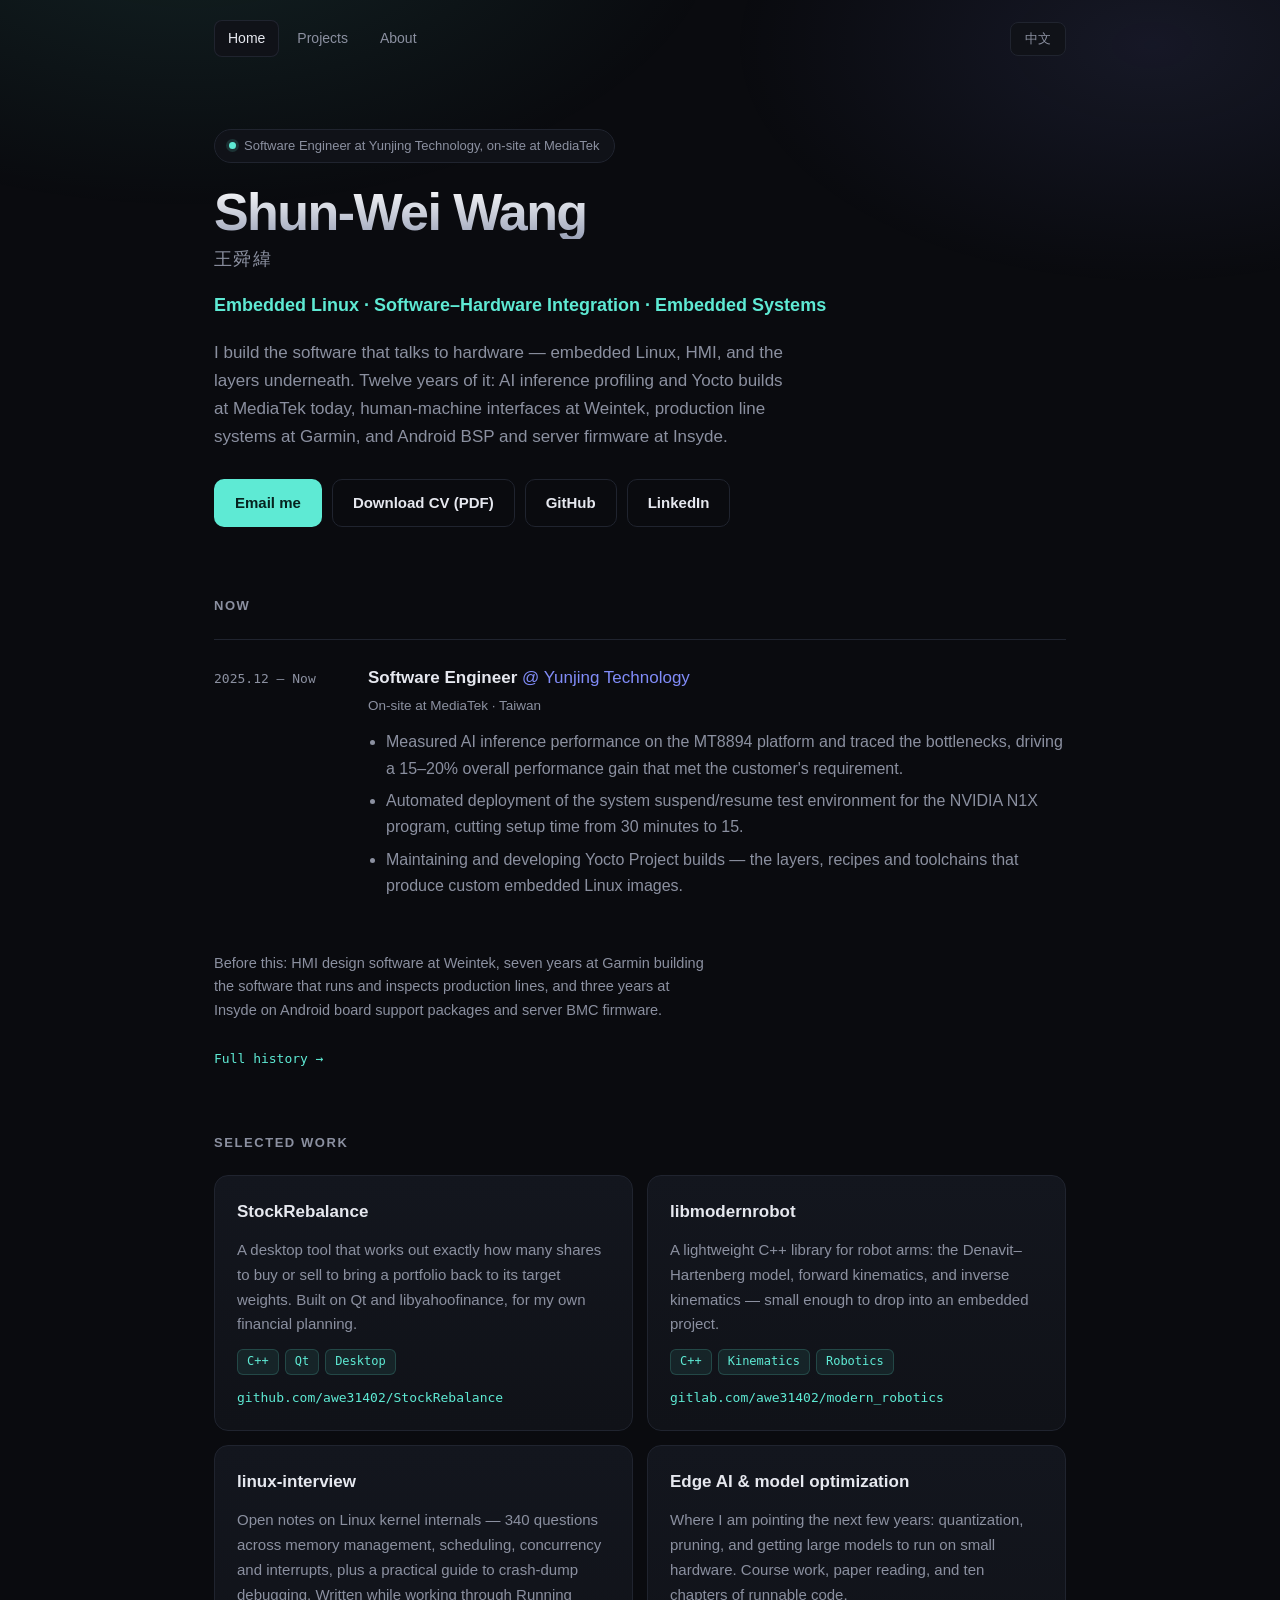
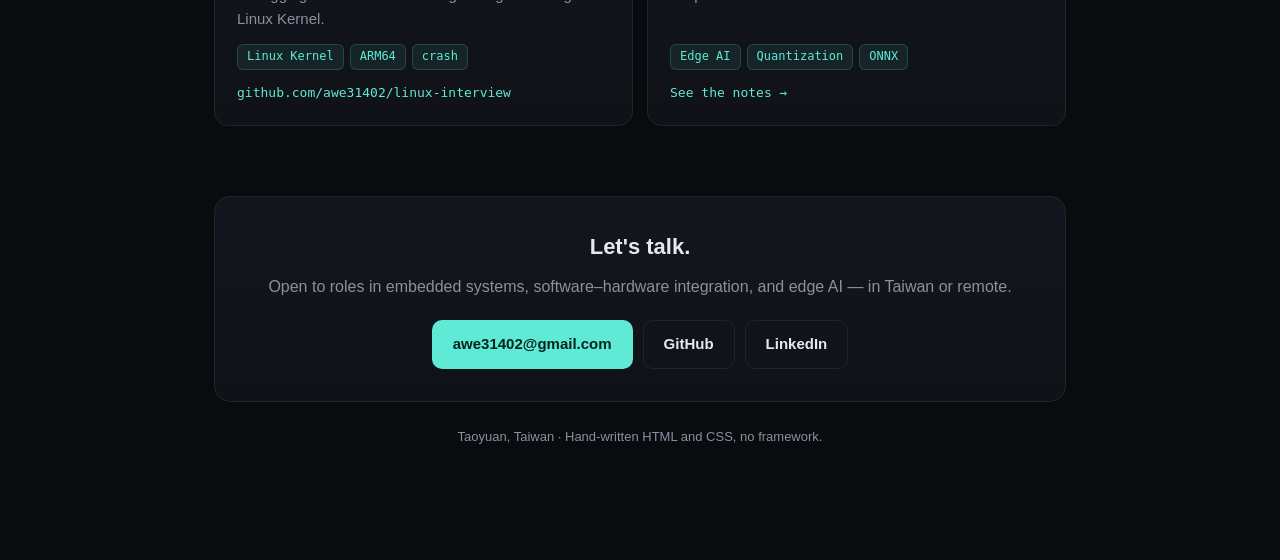
==== commit 49829f16: "Swap in the US-style CV and add current-role achievements The downloadable CV is now the two-page US" ====
--- a/index.html
+++ b/index.html
@@ -29,8 +29,8 @@
   <p class="role" data-en="Embedded Linux · Software–Hardware Integration · Embedded Systems" data-zh="嵌入式 Linux · 軟硬整合 · 嵌入式系統">Embedded Linux · Software–Hardware Integration · Embedded Systems</p>
 
   <p class="lede"
-     data-en="I build the software that talks to hardware — embedded Linux, HMI, and the layers underneath. Twelve years of it: Yocto builds at MediaTek today, human-machine interfaces at Weintek, production line systems at Garmin, and Android BSP and server firmware at Insyde."
-     data-zh="我做軟體與硬體之間那一層 — 嵌入式 Linux、人機介面，以及底下的系統。做了十二年：現在在聯發科做 Yocto 建置，之前是威綸通的人機介面、Garmin 的產線系統，以及系微的 Android BSP 與伺服器韌體。">I build the software that talks to hardware — embedded Linux, HMI, and the layers underneath. Twelve years of it: Yocto builds at MediaTek today, human-machine interfaces at Weintek, production line systems at Garmin, and Android BSP and server firmware at Insyde.</p>
+     data-en="I build the software that talks to hardware — embedded Linux, HMI, and the layers underneath. Twelve years of it: AI inference profiling and Yocto builds at MediaTek today, human-machine interfaces at Weintek, production line systems at Garmin, and Android BSP and server firmware at Insyde."
+     data-zh="我做軟體與硬體之間那一層 — 嵌入式 Linux、人機介面，以及底下的系統。做了十二年：現在在聯發科做 AI 推論效能分析與 Yocto 建置，之前是威綸通的人機介面、Garmin 的產線系統，以及系微的 Android BSP 與伺服器韌體。">I build the software that talks to hardware — embedded Linux, HMI, and the layers underneath. Twelve years of it: AI inference profiling and Yocto builds at MediaTek today, human-machine interfaces at Weintek, production line systems at Garmin, and Android BSP and server firmware at Insyde.</p>
 
   <div class="actions">
     <a class="btn btn-primary" href="mailto:awe31402@gmail.com" data-en="Email me" data-zh="寄信給我">Email me</a>
@@ -52,6 +52,8 @@
       </h3>
       <p class="job-place" data-en="On-site at MediaTek · Taiwan" data-zh="派駐 聯發科 · 台灣">On-site at MediaTek · Taiwan</p>
       <ul>
+        <li data-en="Measured AI inference performance on the MT8894 platform and traced the bottlenecks, driving a 15–20% overall performance gain that met the customer's requirement." data-zh="在 MT8894 平台量測 AI 推論效能並分析瓶頸，最終讓整體效能提升 15–20%，達成客戶需求。">Measured AI inference performance on the MT8894 platform and traced the bottlenecks, driving a 15–20% overall performance gain that met the customer's requirement.</li>
+        <li data-en="Automated deployment of the system suspend/resume test environment for the NVIDIA N1X program, cutting setup time from 30 minutes to 15." data-zh="為 NVIDIA N1X 專案開發系統 suspend/resume 測試環境的自動化佈署，把建置時間從 30 分鐘縮短到 15 分鐘。">Automated deployment of the system suspend/resume test environment for the NVIDIA N1X program, cutting setup time from 30 minutes to 15.</li>
         <li data-en="Maintaining and developing Yocto Project builds — the layers, recipes and toolchains that produce custom embedded Linux images." data-zh="維護與開發 Yocto 專案 — 產出客製化嵌入式 Linux 映像檔的 layer、recipe 與工具鏈。">Maintaining and developing Yocto Project builds — the layers, recipes and toolchains that produce custom embedded Linux images.</li>
       </ul>
     </div>
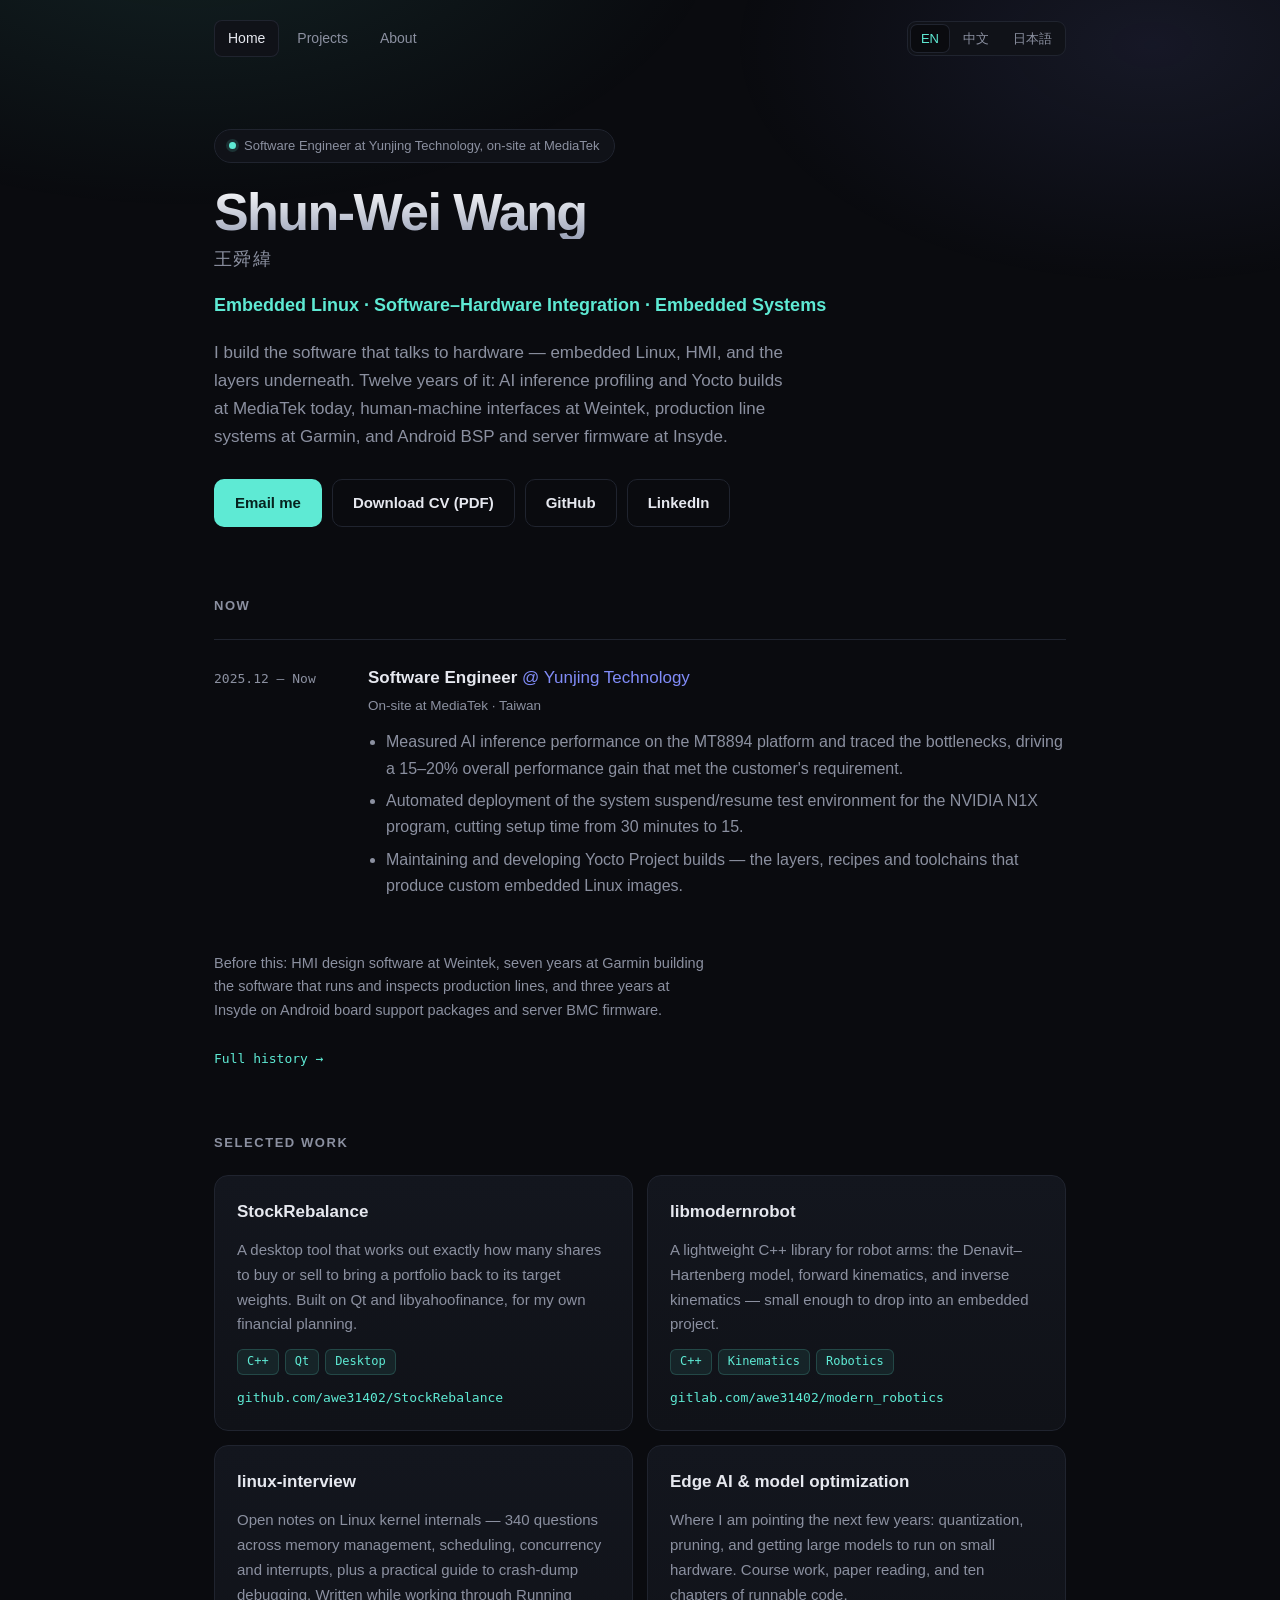
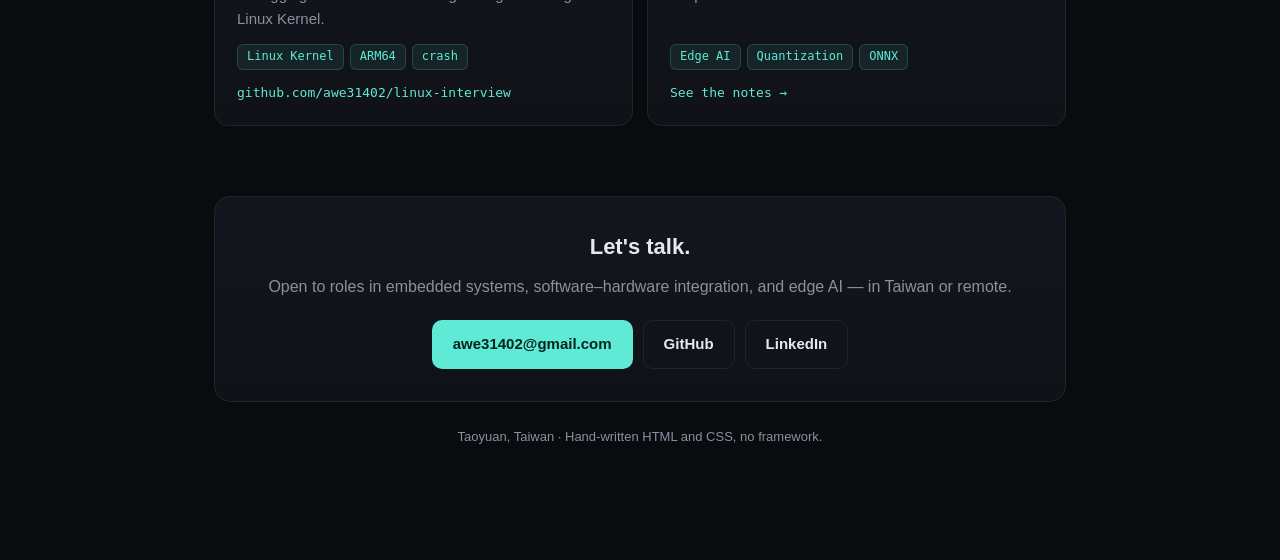
==== commit 10d490e7: "Add Japanese as a third language The two-way toggle becomes a three-button segmented switcher. Every" ====
--- a/index.html
+++ b/index.html
@@ -11,70 +11,74 @@
 <div class="wrap">
 
 <nav>
-  <a href="index.html" aria-current="page" data-en="Home" data-zh="首頁">Home</a>
-  <a href="projects.html" data-en="Projects" data-zh="作品">Projects</a>
-  <a href="about.html" data-en="About" data-zh="關於">About</a>
+  <a href="index.html" aria-current="page" data-en="Home" data-zh="首頁" data-ja="ホーム">Home</a>
+  <a href="projects.html" data-en="Projects" data-zh="作品" data-ja="作品">Projects</a>
+  <a href="about.html" data-en="About" data-zh="關於" data-ja="プロフィール">About</a>
   <span class="spacer"></span>
-  <button class="lang" id="langBtn" type="button">中文</button>
+  <div class="lang" role="group" aria-label="Language">
+    <button type="button" data-lang="en">EN</button>
+    <button type="button" data-lang="zh">中文</button>
+    <button type="button" data-lang="ja">日本語</button>
+  </div>
 </nav>
 
 <header>
   <span class="badge">
     <span class="dot"></span>
-    <span data-en="Software Engineer at Yunjing Technology, on-site at MediaTek" data-zh="現任 雲景科技 軟體工程師 · 派駐聯發科">Software Engineer at Yunjing Technology, on-site at MediaTek</span>
+    <span data-en="Software Engineer at Yunjing Technology, on-site at MediaTek" data-zh="現任 雲景科技 軟體工程師 · 派駐聯發科" data-ja="Yunjing Technology ソフトウェアエンジニア · MediaTek に常駐">Software Engineer at Yunjing Technology, on-site at MediaTek</span>
   </span>
 
   <h1>Shun-Wei Wang</h1>
   <p class="name-zh">王舜緯</p>
-  <p class="role" data-en="Embedded Linux · Software–Hardware Integration · Embedded Systems" data-zh="嵌入式 Linux · 軟硬整合 · 嵌入式系統">Embedded Linux · Software–Hardware Integration · Embedded Systems</p>
+  <p class="role" data-en="Embedded Linux · Software–Hardware Integration · Embedded Systems" data-zh="嵌入式 Linux · 軟硬整合 · 嵌入式系統" data-ja="組込み Linux · ソフトウェア・ハードウェア統合 · 組込みシステム">Embedded Linux · Software–Hardware Integration · Embedded Systems</p>
 
   <p class="lede"
      data-en="I build the software that talks to hardware — embedded Linux, HMI, and the layers underneath. Twelve years of it: AI inference profiling and Yocto builds at MediaTek today, human-machine interfaces at Weintek, production line systems at Garmin, and Android BSP and server firmware at Insyde."
-     data-zh="我做軟體與硬體之間那一層 — 嵌入式 Linux、人機介面，以及底下的系統。做了十二年：現在在聯發科做 AI 推論效能分析與 Yocto 建置，之前是威綸通的人機介面、Garmin 的產線系統，以及系微的 Android BSP 與伺服器韌體。">I build the software that talks to hardware — embedded Linux, HMI, and the layers underneath. Twelve years of it: AI inference profiling and Yocto builds at MediaTek today, human-machine interfaces at Weintek, production line systems at Garmin, and Android BSP and server firmware at Insyde.</p>
+     data-zh="我做軟體與硬體之間那一層 — 嵌入式 Linux、人機介面，以及底下的系統。做了十二年：現在在聯發科做 AI 推論效能分析與 Yocto 建置，之前是威綸通的人機介面、Garmin 的產線系統，以及系微的 Android BSP 與伺服器韌體。" data-ja="ソフトウェアとハードウェアの間の層をつくっています — 組込み Linux、HMI、そしてその下の仕組み。この十二年、現在は MediaTek で AI 推論の性能分析と Yocto ビルド、その前は Weintek で HMI、Garmin で生産ラインシステム、Insyde で Android BSP とサーバーファームウェアを担当してきました。">I build the software that talks to hardware — embedded Linux, HMI, and the layers underneath. Twelve years of it: AI inference profiling and Yocto builds at MediaTek today, human-machine interfaces at Weintek, production line systems at Garmin, and Android BSP and server firmware at Insyde.</p>
 
   <div class="actions">
-    <a class="btn btn-primary" href="mailto:awe31402@gmail.com" data-en="Email me" data-zh="寄信給我">Email me</a>
-    <a class="btn btn-ghost" href="Shun-Wei-Wang-CV.pdf" data-en="Download CV (PDF)" data-zh="下載履歷 PDF">Download CV (PDF)</a>
+    <a class="btn btn-primary" href="mailto:awe31402@gmail.com" data-en="Email me" data-zh="寄信給我" data-ja="メールする">Email me</a>
+    <a class="btn btn-ghost" href="Shun-Wei-Wang-CV.pdf" data-en="Download CV (PDF)" data-zh="下載履歷 PDF" data-ja="履歴書をダウンロード (PDF)">Download CV (PDF)</a>
     <a class="btn btn-ghost" href="https://github.com/awe31402">GitHub</a>
     <a class="btn btn-ghost" href="https://www.linkedin.com/in/shun-wei-wang-a1530bb4/">LinkedIn</a>
   </div>
 </header>
 
 <section>
-  <h2 data-en="Now" data-zh="現在">Now</h2>
+  <h2 data-en="Now" data-zh="現在" data-ja="現在">Now</h2>
 
   <div class="job">
-    <div class="job-when">2025.12 — <span data-en="Now" data-zh="現在">Now</span></div>
+    <div class="job-when">2025.12 — <span data-en="Now" data-zh="現在" data-ja="現在">Now</span></div>
     <div>
       <h3 class="job-title">
-        <span data-en="Software Engineer" data-zh="軟體工程師">Software Engineer</span>
+        <span data-en="Software Engineer" data-zh="軟體工程師" data-ja="ソフトウェアエンジニア">Software Engineer</span>
         <span class="job-where">@ Yunjing Technology</span>
       </h3>
-      <p class="job-place" data-en="On-site at MediaTek · Taiwan" data-zh="派駐 聯發科 · 台灣">On-site at MediaTek · Taiwan</p>
+      <p class="job-place" data-en="On-site at MediaTek · Taiwan" data-zh="派駐 聯發科 · 台灣" data-ja="MediaTek（メディアテック）に常駐 · 台湾">On-site at MediaTek · Taiwan</p>
       <ul>
-        <li data-en="Measured AI inference performance on the MT8894 platform and traced the bottlenecks, driving a 15–20% overall performance gain that met the customer's requirement." data-zh="在 MT8894 平台量測 AI 推論效能並分析瓶頸，最終讓整體效能提升 15–20%，達成客戶需求。">Measured AI inference performance on the MT8894 platform and traced the bottlenecks, driving a 15–20% overall performance gain that met the customer's requirement.</li>
-        <li data-en="Automated deployment of the system suspend/resume test environment for the NVIDIA N1X program, cutting setup time from 30 minutes to 15." data-zh="為 NVIDIA N1X 專案開發系統 suspend/resume 測試環境的自動化佈署，把建置時間從 30 分鐘縮短到 15 分鐘。">Automated deployment of the system suspend/resume test environment for the NVIDIA N1X program, cutting setup time from 30 minutes to 15.</li>
-        <li data-en="Maintaining and developing Yocto Project builds — the layers, recipes and toolchains that produce custom embedded Linux images." data-zh="維護與開發 Yocto 專案 — 產出客製化嵌入式 Linux 映像檔的 layer、recipe 與工具鏈。">Maintaining and developing Yocto Project builds — the layers, recipes and toolchains that produce custom embedded Linux images.</li>
+        <li data-en="Measured AI inference performance on the MT8894 platform and traced the bottlenecks, driving a 15–20% overall performance gain that met the customer's requirement." data-zh="在 MT8894 平台量測 AI 推論效能並分析瓶頸，最終讓整體效能提升 15–20%，達成客戶需求。" data-ja="MT8894 プラットフォームで AI 推論のパフォーマンスを計測し、ボトルネックを分析。最終的に全体性能を 15〜20% 向上させ、顧客の要求を満たしました。">Measured AI inference performance on the MT8894 platform and traced the bottlenecks, driving a 15–20% overall performance gain that met the customer's requirement.</li>
+        <li data-en="Automated deployment of the system suspend/resume test environment for the NVIDIA N1X program, cutting setup time from 30 minutes to 15." data-zh="為 NVIDIA N1X 專案開發系統 suspend/resume 測試環境的自動化佈署，把建置時間從 30 分鐘縮短到 15 分鐘。" data-ja="NVIDIA（エヌビディア）N1X プロジェクト向けに、システムの suspend/resume テスト環境の構築を自動化し、所要時間を 30 分から 15 分へ短縮しました。">Automated deployment of the system suspend/resume test environment for the NVIDIA N1X program, cutting setup time from 30 minutes to 15.</li>
+        <li data-en="Maintaining and developing Yocto Project builds — the layers, recipes and toolchains that produce custom embedded Linux images." data-zh="維護與開發 Yocto 專案 — 產出客製化嵌入式 Linux 映像檔的 layer、recipe 與工具鏈。" data-ja="Yocto Project のビルドの開発と保守 — カスタム組込み Linux イメージを生成する layer、recipe、ツールチェーンを担当しています。">Maintaining and developing Yocto Project builds — the layers, recipes and toolchains that produce custom embedded Linux images.</li>
       </ul>
     </div>
   </div>
 
   <p class="section-note" style="margin-top:22px"
      data-en="Before this: HMI design software at Weintek, seven years at Garmin building the software that runs and inspects production lines, and three years at Insyde on Android board support packages and server BMC firmware."
-     data-zh="在此之前：威綸通的 HMI 設計軟體；Garmin 七年，做驅動與檢測產線的軟體；系微三年，做 Android BSP 與伺服器 BMC 韌體。">Before this: HMI design software at Weintek, seven years at Garmin building the software that runs and inspects production lines, and three years at Insyde on Android board support packages and server BMC firmware.</p>
+     data-zh="在此之前：威綸通的 HMI 設計軟體；Garmin 七年，做驅動與檢測產線的軟體；系微三年，做 Android BSP 與伺服器 BMC 韌體。" data-ja="これまで：Weintek で HMI 設計ソフトウェア、Garmin で七年間、生産ラインを動かし検査するソフトウェアを開発、Insyde で三年間、Android BSP とサーバー BMC ファームウェアを担当しました。">Before this: HMI design software at Weintek, seven years at Garmin building the software that runs and inspects production lines, and three years at Insyde on Android board support packages and server BMC firmware.</p>
   <p style="margin:0">
-    <a class="card-link" href="about.html" data-en="Full history →" data-zh="完整經歷 →">Full history →</a>
+    <a class="card-link" href="about.html" data-en="Full history →" data-zh="完整經歷 →" data-ja="職務経歴の詳細 →">Full history →</a>
   </p>
 </section>
 
 <section>
-  <h2 data-en="Selected Work" data-zh="精選">Selected Work</h2>
+  <h2 data-en="Selected Work" data-zh="精選" data-ja="主な仕事">Selected Work</h2>
   <div class="grid grid-2">
 
     <article class="card">
       <h3>StockRebalance</h3>
       <p data-en="A desktop tool that works out exactly how many shares to buy or sell to bring a portfolio back to its target weights. Built on Qt and libyahoofinance, for my own financial planning."
-         data-zh="一個桌面工具，算出要買賣幾股才能把投資組合拉回目標配置。用 Qt 和 libyahoofinance 做的，為了自己的理財規劃。">A desktop tool that works out exactly how many shares to buy or sell to bring a portfolio back to its target weights. Built on Qt and libyahoofinance, for my own financial planning.</p>
+         data-zh="一個桌面工具，算出要買賣幾股才能把投資組合拉回目標配置。用 Qt 和 libyahoofinance 做的，為了自己的理財規劃。" data-ja="ポートフォリオを目標配分に戻すために、何株売買すべきかを正確に計算するデスクトップツールです。Qt と libyahoofinance を使い、自分の資産管理のためにつくりました。">A desktop tool that works out exactly how many shares to buy or sell to bring a portfolio back to its target weights. Built on Qt and libyahoofinance, for my own financial planning.</p>
       <div class="tags"><span class="tag">C++</span><span class="tag">Qt</span><span class="tag">Desktop</span></div>
       <a class="card-link" href="https://github.com/awe31402/StockRebalance">github.com/awe31402/StockRebalance</a>
     </article>
@@ -82,7 +86,7 @@
     <article class="card">
       <h3>libmodernrobot</h3>
       <p data-en="A lightweight C++ library for robot arms: the Denavit–Hartenberg model, forward kinematics, and inverse kinematics — small enough to drop into an embedded project."
-         data-zh="一個輕量的 C++ 機械手臂函式庫：D-H 模型、順向運動學、逆向運動學 — 小到可以直接放進嵌入式專案。">A lightweight C++ library for robot arms: the Denavit–Hartenberg model, forward kinematics, and inverse kinematics — small enough to drop into an embedded project.</p>
+         data-zh="一個輕量的 C++ 機械手臂函式庫：D-H 模型、順向運動學、逆向運動學 — 小到可以直接放進嵌入式專案。" data-ja="ロボットアーム向けの軽量な C++ ライブラリです。D-H モデル、順運動学、逆運動学に対応し、組込みプロジェクトへそのまま組み込める大きさに収めています。">A lightweight C++ library for robot arms: the Denavit–Hartenberg model, forward kinematics, and inverse kinematics — small enough to drop into an embedded project.</p>
       <div class="tags"><span class="tag">C++</span><span class="tag">Kinematics</span><span class="tag">Robotics</span></div>
       <a class="card-link" href="https://gitlab.com/awe31402/modern_robotics">gitlab.com/awe31402/modern_robotics</a>
     </article>
@@ -90,26 +94,26 @@
     <article class="card">
       <h3>linux-interview</h3>
       <p data-en="Open notes on Linux kernel internals — 340 questions across memory management, scheduling, concurrency and interrupts, plus a practical guide to crash-dump debugging. Written while working through Running Linux Kernel."
-         data-zh="公開的 Linux 核心筆記 — 340 題，涵蓋記憶體管理、行程排程、併發同步與中斷，另附宕機分析的 crash 工具實戰指南。讀《奔跑吧 Linux 內核》時整理的。">Open notes on Linux kernel internals — 340 questions across memory management, scheduling, concurrency and interrupts, plus a practical guide to crash-dump debugging. Written while working through Running Linux Kernel.</p>
+         data-zh="公開的 Linux 核心筆記 — 340 題，涵蓋記憶體管理、行程排程、併發同步與中斷，另附宕機分析的 crash 工具實戰指南。讀《奔跑吧 Linux 內核》時整理的。" data-ja="Linux カーネル内部についての公開ノートです — メモリ管理、スケジューリング、同期、割り込みにわたる 340 問と、クラッシュダンプ解析の実践ガイド。『奔跑吧 Linux 内核』を読みながらまとめました。">Open notes on Linux kernel internals — 340 questions across memory management, scheduling, concurrency and interrupts, plus a practical guide to crash-dump debugging. Written while working through Running Linux Kernel.</p>
       <div class="tags"><span class="tag">Linux Kernel</span><span class="tag">ARM64</span><span class="tag">crash</span></div>
       <a class="card-link" href="https://github.com/awe31402/linux-interview">github.com/awe31402/linux-interview</a>
     </article>
 
     <article class="card">
-      <h3 data-en="Edge AI &amp; model optimization" data-zh="邊緣 AI 與模型優化">Edge AI &amp; model optimization</h3>
+      <h3 data-en="Edge AI &amp; model optimization" data-zh="邊緣 AI 與模型優化" data-ja="エッジ AI とモデル最適化">Edge AI &amp; model optimization</h3>
       <p data-en="Where I am pointing the next few years: quantization, pruning, and getting large models to run on small hardware. Course work, paper reading, and ten chapters of runnable code."
-         data-zh="我接下來幾年的方向：量化、剪枝，以及把大模型塞進小硬體。包含課程練習、論文精讀，還有十個章節可執行的程式碼。">Where I am pointing the next few years: quantization, pruning, and getting large models to run on small hardware. Course work, paper reading, and ten chapters of runnable code.</p>
+         data-zh="我接下來幾年的方向：量化、剪枝，以及把大模型塞進小硬體。包含課程練習、論文精讀，還有十個章節可執行的程式碼。" data-ja="これから数年で向かう方向です：量子化、プルーニング、そして大きなモデルを小さなハードウェアで動かすこと。講義の演習、論文の精読、実行可能な十章分のコードを含みます。">Where I am pointing the next few years: quantization, pruning, and getting large models to run on small hardware. Course work, paper reading, and ten chapters of runnable code.</p>
       <div class="tags"><span class="tag">Edge AI</span><span class="tag">Quantization</span><span class="tag">ONNX</span></div>
-      <a class="card-link" href="projects.html" data-en="See the notes →" data-zh="看筆記 →">See the notes →</a>
+      <a class="card-link" href="projects.html" data-en="See the notes →" data-zh="看筆記 →" data-ja="ノートを見る →">See the notes →</a>
     </article>
 
   </div>
 </section>
 
 <footer>
-  <h3 data-en="Let's talk." data-zh="聊聊吧。">Let's talk.</h3>
+  <h3 data-en="Let's talk." data-zh="聊聊吧。" data-ja="お気軽にご連絡ください。">Let's talk.</h3>
   <p data-en="Open to roles in embedded systems, software–hardware integration, and edge AI — in Taiwan or remote."
-     data-zh="目前開放嵌入式系統、軟硬整合、邊緣 AI 相關職缺 — 台灣或遠端皆可。">Open to roles in embedded systems, software–hardware integration, and edge AI — in Taiwan or remote.</p>
+     data-zh="目前開放嵌入式系統、軟硬整合、邊緣 AI 相關職缺 — 台灣或遠端皆可。" data-ja="組込みシステム、ソフトウェア・ハードウェア統合、エッジ AI の分野で新しい機会を探しています。台湾・リモートいずれも可能です。">Open to roles in embedded systems, software–hardware integration, and edge AI — in Taiwan or remote.</p>
   <div class="actions">
     <a class="btn btn-primary" href="mailto:awe31402@gmail.com">awe31402@gmail.com</a>
     <a class="btn btn-ghost" href="https://github.com/awe31402">GitHub</a>
@@ -118,7 +122,7 @@
 </footer>
 
 <p class="colophon" data-en="Taoyuan, Taiwan · Hand-written HTML and CSS, no framework."
-   data-zh="台灣 桃園 · 手寫 HTML 與 CSS，沒有框架。">Taoyuan, Taiwan · Hand-written HTML and CSS, no framework.</p>
+   data-zh="台灣 桃園 · 手寫 HTML 與 CSS，沒有框架。" data-ja="台湾 桃園 · HTML と CSS を手書き、フレームワークなし。">Taoyuan, Taiwan · Hand-written HTML and CSS, no framework.</p>
 
 </div>
 <script src="assets/app.js"></script>
--- a/assets/style.css
+++ b/assets/style.css
@@ -22,6 +22,14 @@
   --wrap: 900px;
 }
 
+/* Japanese kanji differ in shape from Traditional Chinese ones (直, 骨, 每),
+   so the font stack switches with the document language. */
+:root[lang="ja"] {
+  --sans: -apple-system, BlinkMacSystemFont, "Segoe UI", Roboto,
+          "Hiragino Sans", "Hiragino Kaku Gothic ProN", "Noto Sans CJK JP",
+          "Yu Gothic", Meiryo, sans-serif;
+}
+
 * { box-sizing: border-box; }
 
 html { scroll-behavior: smooth; }
@@ -93,19 +101,36 @@
 
 nav .spacer { flex: 1; }
 
+/* segmented language switcher */
 .lang {
-  font-family: var(--sans);
-  font-size: 13px;
-  font-weight: 500;
+  display: inline-flex;
+  gap: 2px;
   background: var(--card);
   border: 1px solid var(--line);
-  color: var(--dim);
-  padding: 7px 14px;
-  border-radius: 8px;
+  border-radius: 9px;
+  padding: 2px;
+}
+
+.lang button {
+  font-family: var(--sans);
+  font-size: 13px;
+  font-weight: 500;
+  line-height: 1.5;
+  background: none;
+  border: 0;
+  color: var(--dim);
+  padding: 5px 11px;
+  border-radius: 7px;
   cursor: pointer;
 }
 
-.lang:hover { color: var(--accent); border-color: var(--line-hi); }
+.lang button:hover { color: var(--ink); }
+
+.lang button[aria-pressed="true"] {
+  background: var(--bg);
+  color: var(--accent);
+  box-shadow: inset 0 0 0 1px var(--line);
+}
 
 /* ---------- page head ---------- */
 
